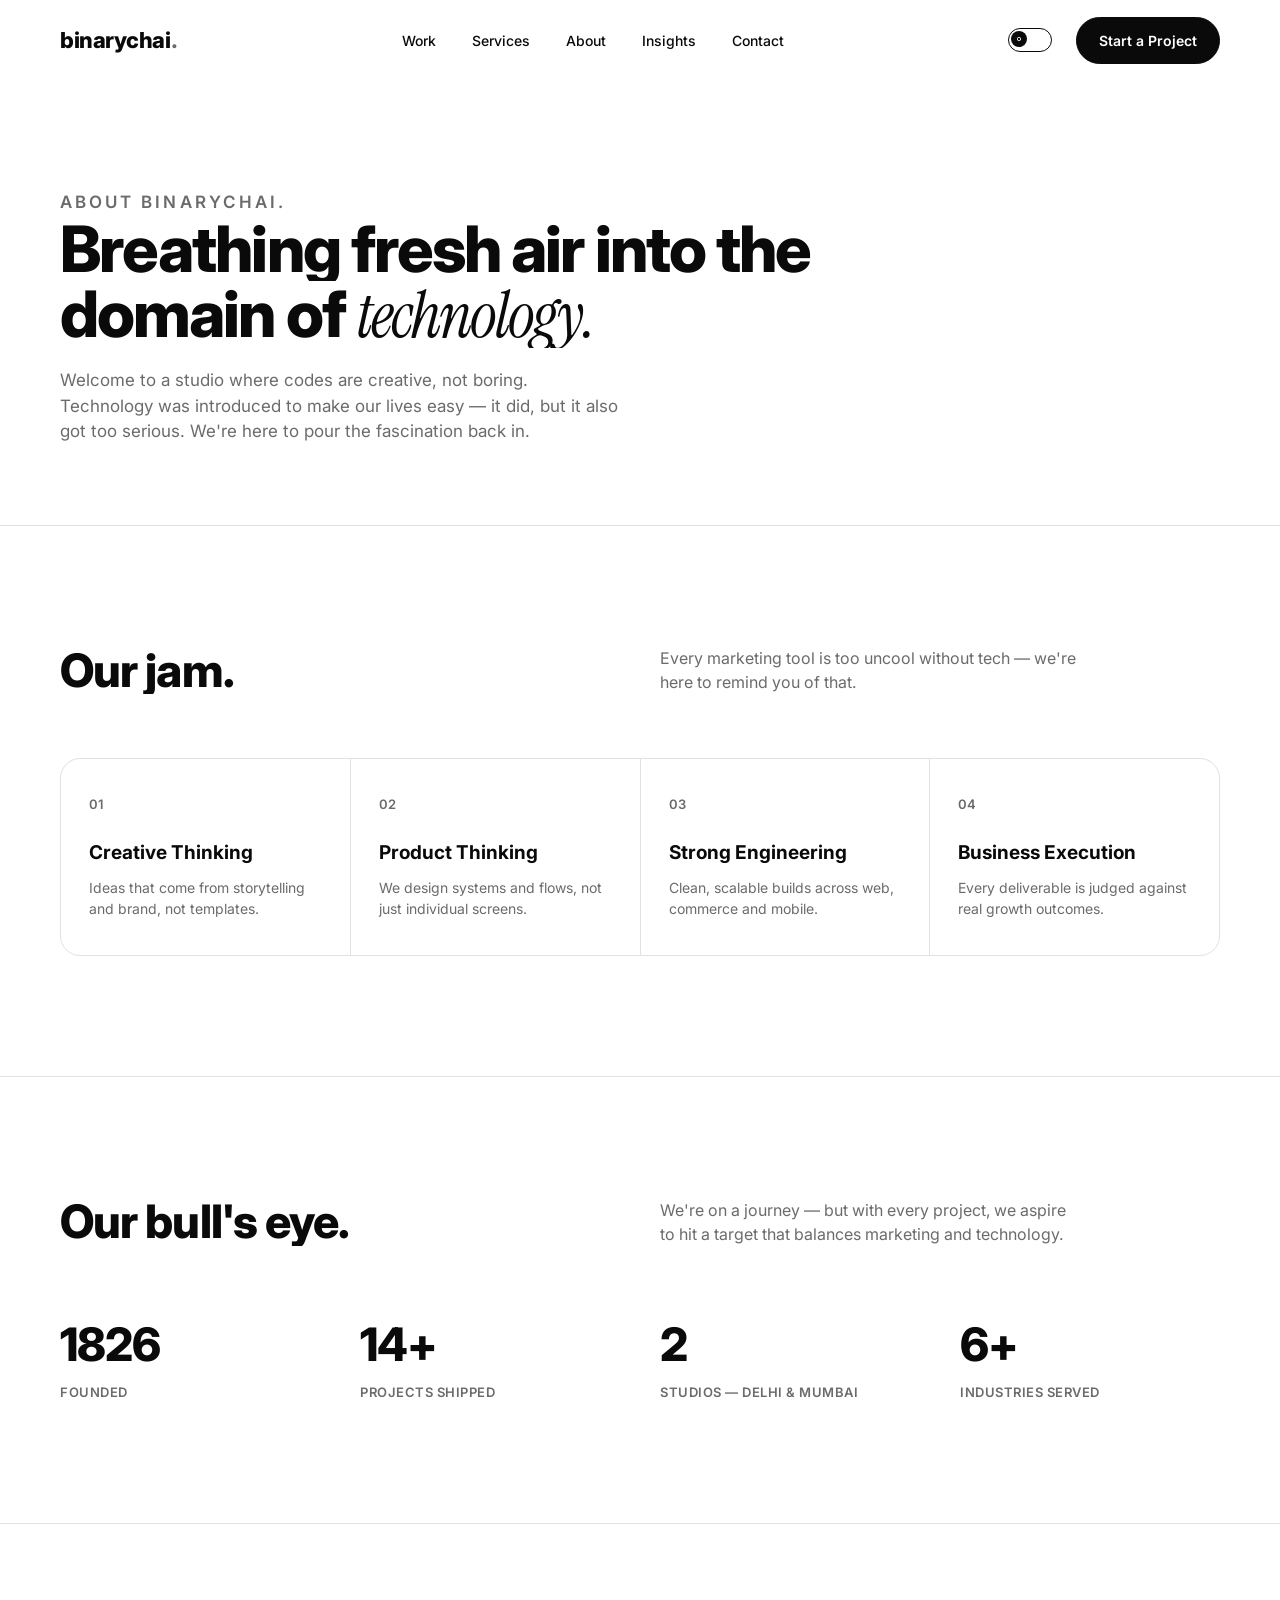
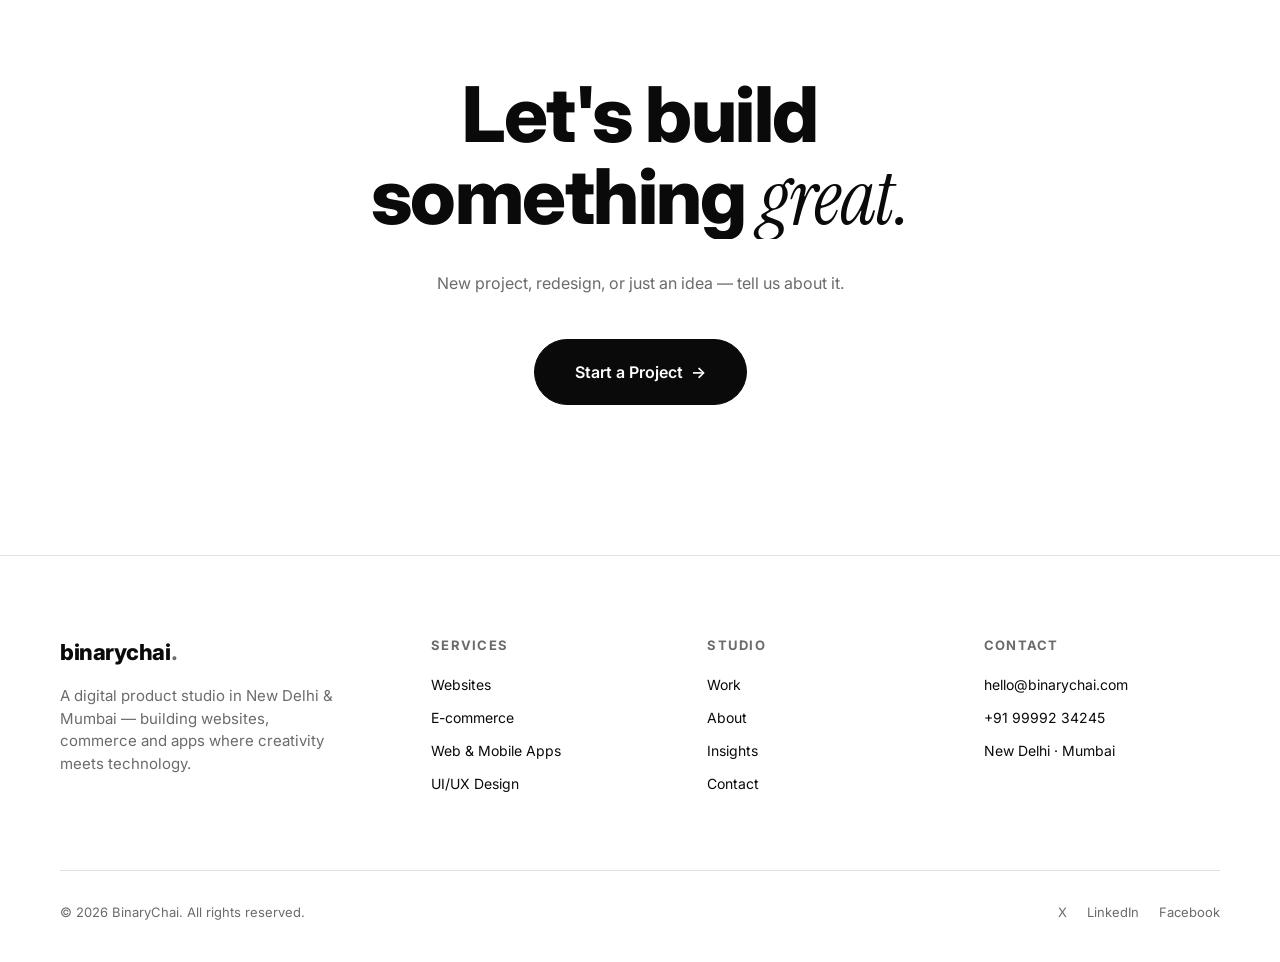
==== about.html @ a5eff0b2 "Add files via upload" ====
<!DOCTYPE html>
<html lang="en">
<head>
<meta charset="UTF-8">
<meta name="viewport" content="width=device-width, initial-scale=1">
<title>About — binarychai.</title>
<meta name="description" content="binarychai. is a digital product studio in New Delhi & Mumbai, founded in 2020, where creative thinking meets serious technology.">
<link rel="icon" href="/favicon.ico" sizes="any">
<link rel="preconnect" href="https://fonts.googleapis.com">
<link rel="preconnect" href="https://fonts.gstatic.com" crossorigin>
<link href="https://fonts.googleapis.com/css2?family=Inter:wght@400;500;600;700;800;900&family=Instrument+Serif:ital@0;1&display=swap" rel="stylesheet">
<link rel="stylesheet" href="./style.css">
<script>
  (function(){ try{ document.documentElement.setAttribute('data-theme', localStorage.getItem('bc-theme') || 'light'); }catch(e){} })();
</script>
</head>
<body>

<a class="skip-link" href="#main">Skip to content</a>

<header class="site-header" id="siteHeader">
  <div class="wrap">
    <nav class="nav" aria-label="Primary">
      <a class="logo" href="./index.html">binarychai<span>.</span></a>
      <ul class="nav-links">
        <li><a href="./work.html">Work</a></li>
        <li><a href="./services.html">Services</a></li>
        <li><a href="./about.html" aria-current="page">About</a></li>
        <li><a href="./blog.html">Insights</a></li>
        <li><a href="./contact.html">Contact</a></li>
      </ul>
      <div class="nav-right">
        <button class="theme-toggle" aria-label="Toggle dark mode"><span class="knob"><svg viewBox="0 0 24 24" fill="none" stroke-width="2"><circle cx="12" cy="12" r="4"/></svg></span></button>
        <a class="btn btn-solid btn-sm" href="contact.html">Start a Project</a>
        <button class="burger" id="burgerBtn" aria-label="Open menu" aria-expanded="false" aria-controls="mobileMenu">
          <span></span><span></span><span></span>
        </button>
      </div>
    </nav>
  </div>
  <div class="mobile-menu" id="mobileMenu" role="dialog" aria-modal="true" aria-label="Mobile navigation" hidden>
    <a href="./work.html">Work</a>
    <a href="./services.html">Services</a>
    <a href="./about.html">About</a>
    <a href="./blog.html">Insights</a>
    <a href="./contact.html">Contact</a>
    <a class="btn btn-solid" href="./contact.html">Start a Project</a>
  </div>
</header>

<main id="main">

  <section class="page-hero">
    <div class="wrap reveal reveal-load">
      <p class="eyebrow">About binarychai.</p>
      <h1>Breathing fresh air into the domain of <em class="serif">technology.</em></h1>
      <p>Welcome to a studio where codes are creative, not boring. Technology was introduced to make our lives easy — it did, but it also got too serious. We're here to pour the fascination back in.</p>
    </div>
  </section>

  <section aria-labelledby="jam-heading">
    <div class="wrap">
      <div class="sec-head reveal">
        <h2 id="jam-heading">Our jam.</h2>
        <p>Every marketing tool is too uncool without tech — we're here to remind you of that.</p>
      </div>
      <div class="about-grid">
        <div class="about-card reveal"><p class="num">01</p><h3>Creative Thinking</h3><p>Ideas that come from storytelling and brand, not templates.</p></div>
        <div class="about-card reveal"><p class="num">02</p><h3>Product Thinking</h3><p>We design systems and flows, not just individual screens.</p></div>
        <div class="about-card reveal"><p class="num">03</p><h3>Strong Engineering</h3><p>Clean, scalable builds across web, commerce and mobile.</p></div>
        <div class="about-card reveal"><p class="num">04</p><h3>Business Execution</h3><p>Every deliverable is judged against real growth outcomes.</p></div>
      </div>
    </div>
  </section>

  <section aria-labelledby="bullseye-heading">
    <div class="wrap">
      <div class="sec-head reveal">
        <h2 id="bullseye-heading">Our bull's eye.</h2>
        <p>We're on a journey — but with every project, we aspire to hit a target that balances marketing and technology.</p>
      </div>
      <ul class="stats-grid" style="background:transparent;">
        <li class="stat reveal" style="--i:0;"><b data-count-to="2020">0</b><span style="color:var(--muted);">Founded</span></li>
        <li class="stat reveal" style="--i:1;"><b data-count-to="15" data-suffix="+">0</b><span style="color:var(--muted);">Projects Shipped</span></li>
        <li class="stat reveal" style="--i:2;"><b data-count-to="2">0</b><span style="color:var(--muted);">Studios — Delhi &amp; Mumbai</span></li>
        <li class="stat reveal" style="--i:3;"><b data-count-to="7" data-suffix="+">0</b><span style="color:var(--muted);">Industries Served</span></li>
      </ul>
    </div>
  </section>

  <section class="final" aria-labelledby="about-cta">
    <div class="wrap">
      <h2 id="about-cta">Let's build something <span class="serif">great.</span></h2>
      <p class="final-sub">New project, redesign, or just an idea — tell us about it.</p>
      <a class="btn btn-solid" href="./contact.html">Start a Project <span aria-hidden="true">→</span></a>
    </div>
  </section>

</main>

<footer class="site-footer">
  <div class="wrap">
    <div class="foot-grid">
      <div>
        <a class="logo" href="./index.html">binarychai<span>.</span></a>
        <p class="foot-desc">A digital product studio in New Delhi &amp; Mumbai — building websites, commerce and apps where creativity meets technology.</p>
      </div>
      <nav class="foot-col" aria-label="Services">
        <h4>Services</h4>
        <a href="./services.html">Websites</a><a href="./services.html">E-commerce</a><a href="./services.html">Web &amp; Mobile Apps</a><a href="./services.html">UI/UX Design</a>
      </nav>
      <nav class="foot-col" aria-label="Studio">
        <h4>Studio</h4>
        <a href="./work.html">Work</a><a href="./about.html">About</a><a href="./blog.html">Insights</a><a href="./contact.html">Contact</a>
      </nav>
      <div class="foot-col">
        <h4>Contact</h4>
        <a href="mailto:hello@binarychai.com">hello@binarychai.com</a>
        <a href="tel:+919999234245">+91 99992 34245</a>
        <p>New Delhi · Mumbai</p>
      </div>
    </div>
    <div class="foot-bottom">
      <span>© <span id="year">2026</span> BinaryChai. All rights reserved.</span>
      <div class="socials">
        <a href="https://x.com/binarychai" rel="noopener" target="_blank">X</a>
        <a href="https://in.linkedin.com/company/binarychai" rel="noopener" target="_blank">LinkedIn</a>
        <a href="https://www.facebook.com/binarychai/" rel="noopener" target="_blank">Facebook</a>
      </div>
    </div>
  </div>
</footer>

<script src="./main.js" defer></script>
</body>
</html>
---- style.css ----
/* =========================================================
   binarychai. — production stylesheet
   Design tokens → base → layout → components → responsive
   ========================================================= */

:root{
  --bg:#ffffff;
  --fg:#0a0a0a;
  --muted:#6b6b6b;
  --line:#e2e2e2;
  --surface:#f5f5f5;
  --focus-ring:#0a0a0a;
  --header-bg:rgba(255,255,255,.85);
  --shadow:rgba(0,0,0,.08);
  --radius-lg:20px;
  --radius-full:100px;
  --container:1240px;
  --space-1:8px; --space-2:16px; --space-3:24px; --space-4:32px; --space-5:40px; --space-6:64px;
}

/* Dark theme — same monochrome palette, inverted. Toggled via [data-theme] on <html>. */
:root[data-theme="dark"]{
  --bg:#0a0a0a;
  --fg:#f5f5f5;
  --muted:#9a9a9a;
  --line:#262626;
  --surface:#151515;
  --focus-ring:#f5f5f5;
  --header-bg:rgba(10,10,10,.85);
  --shadow:rgba(0,0,0,.4);
}
:root[data-theme="dark"] .stats{ background:var(--surface); }
:root[data-theme="dark"] .stat span{ color:var(--muted); }
:root[data-theme="dark"] .btn-solid{ background:var(--fg); color:var(--bg); }

body, .site-header, .btn, .case, .svc, .about-card{
  transition:background-color .4s ease, color .4s ease, border-color .4s ease;
}

*, *::before, *::after{ box-sizing:border-box; margin:0; padding:0; }

html{
  scroll-behavior:smooth;
  scroll-padding-top:90px;
}
@media (prefers-reduced-motion: reduce){
  html{ scroll-behavior:auto; }
  *, *::before, *::after{ animation-duration:0.001ms !important; animation-iteration-count:1 !important; transition-duration:0.001ms !important; }
}

body{
  background:var(--bg);
  color:var(--fg);
  font-family:'Inter', system-ui, -apple-system, sans-serif;
  line-height:1.5;
  -webkit-font-smoothing:antialiased;
}

::selection{ background:var(--fg); color:var(--bg); }
img{ max-width:100%; display:block; }
a{ color:inherit; text-decoration:none; }
ul, ol{ list-style:none; }
button{ font:inherit; background:none; border:0; cursor:pointer; }

a:focus-visible, button:focus-visible{
  outline:2px solid var(--focus-ring);
  outline-offset:3px;
  border-radius:4px;
}

.skip-link{
  position:absolute; left:-9999px; top:0; z-index:200;
  background:var(--fg); color:var(--bg); padding:12px 20px; border-radius:0 0 8px 0;
}
.skip-link:focus{ left:0; }

.wrap{ max-width:var(--container); margin:0 auto; padding:0 40px; }
.serif{ font-family:'Instrument Serif', serif; font-style:italic; font-weight:400; }
.eyebrow{ font-size:12px; letter-spacing:.18em; text-transform:uppercase; color:var(--muted); font-weight:600; }

/* ---------- Buttons ---------- */
.btn{
  position:relative; display:inline-flex; align-items:center; gap:8px;
  padding:15px 28px; border-radius:var(--radius-full);
  font-size:14px; font-weight:600; border:1px solid var(--fg);
  white-space:nowrap; overflow:hidden; isolation:isolate;
  transition:color .4s ease, transform .2s ease;
}
.btn:active{ transform:scale(.97); }
.btn::before{
  content:''; position:absolute; inset:0; z-index:-1;
  transition:transform .4s cubic-bezier(.65,0,.35,1);
}
.btn span{ transition:transform .25s cubic-bezier(.25,.7,.35,1); }
.btn:hover span{ transform:translateX(6px); }

.btn-sm{ padding:12px 22px; }
.btn-solid{ background:var(--fg); color:var(--bg); }
.btn-solid::before{ background:var(--bg); transform:translateY(101%); }
.btn-solid:hover{ color:var(--fg); }
.btn-solid:hover::before{ transform:translateY(0); }

.btn-ghost{ background:transparent; color:var(--fg); }
.btn-ghost::before{ background:var(--fg); transform:translateY(-101%); }
.btn-ghost:hover{ color:var(--bg); }
.btn-ghost:hover::before{ transform:translateY(0); }

/* ---------- Header / Nav ---------- */
.site-header{
  position:fixed; top:0; left:0; right:0; z-index:100;
  background:var(--header-bg); backdrop-filter:blur(10px);
  border-bottom:1px solid transparent;
  transition:border-color .3s ease, box-shadow .3s ease, background-color .4s ease;
}
.site-header.is-scrolled{
  border-bottom-color:var(--line);
  box-shadow:0 8px 24px var(--shadow);
}
.nav{ display:flex; align-items:center; justify-content:space-between; height:80px; transition:height .3s ease; }
.site-header.is-scrolled .nav{ height:68px; }
.logo{ font-size:22px; font-weight:800; letter-spacing:-.02em; }
.logo span{ color:var(--muted); }
.logo img {
  width: 100px;
  height: auto;
}

:root[data-theme="dark"] .logo img {
  filter: invert(1);
}
img {
  width: 100px;
  height: 100px;
}
.nav-links{ display:flex; gap:36px; font-size:14px; font-weight:500; }
.nav-links a{ position:relative; padding:4px 0; }
.nav-links a::after{
  content:''; position:absolute; left:0; bottom:0; width:0; height:1px;
  background:var(--fg); transition:width .25s ease;
}
.nav-links a:hover::after{ width:100%; }
.nav-right{ display:flex; align-items:center; gap:24px; }

.burger{ display:none; flex-direction:column; gap:5px; width:24px; }
.burger span{ width:24px; height:2px; background:var(--fg); transition:transform .2s ease, opacity .2s ease; }
.burger[aria-expanded="true"] span:nth-child(1){ transform:translateY(7px) rotate(45deg); }
.burger[aria-expanded="true"] span:nth-child(2){ opacity:0; }
.burger[aria-expanded="true"] span:nth-child(3){ transform:translateY(-7px) rotate(-45deg); }

.mobile-menu{
  position:fixed; inset:80px 0 0 0; background:var(--bg); z-index:99;
  padding:32px 24px; display:flex; flex-direction:column; gap:28px;
  font-size:22px; font-weight:600;
}
.mobile-menu[hidden]{ display:none; }

/* ---------- Hero ---------- */
.hero{ padding:200px 0 100px; border-bottom:1px solid var(--line); }
.hero-grid{ display:grid; grid-template-columns:1.15fr .85fr; gap:60px; align-items:end; }
h1{ font-size:clamp(40px,5.6vw,84px); font-weight:800; letter-spacing:-.03em; line-height:1.02; }
.hero p.lead{ font-size:19px; color:var(--muted); max-width:480px; margin:28px 0 36px; }
.hero-ctas{ display:flex; gap:14px; margin-bottom:56px; }

.hero-visual{
  aspect-ratio:1/1.05; border:1px solid var(--line); border-radius:24px;
  position:relative; overflow:hidden;
  background:
    repeating-linear-gradient(0deg, transparent, transparent 39px, var(--line) 40px),
    repeating-linear-gradient(90deg, transparent, transparent 39px, var(--line) 40px);
}
.hero-visual .core{ position:absolute; inset:0; display:flex; align-items:center; justify-content:center; }
.hero-visual .dot{ width:120px; height:120px; border-radius:50%; background:var(--fg); animation:pulse 4s ease-in-out infinite; }
@keyframes pulse{ 0%,100%{ transform:translate(var(--px,0px),var(--py,0px)) scale(1); } 50%{ transform:translate(var(--px,0px),var(--py,0px)) scale(1.15); } }
.hero-visual .ring{
  position:absolute; top:50%; left:50%; border:1px solid var(--fg); border-radius:50%; opacity:.5;
  animation:spin 18s linear infinite;
}
.r1{ width:220px; height:220px; margin:-110px 0 0 -110px; }
.r2{ width:320px; height:320px; margin:-160px 0 0 -160px; opacity:.25; animation-duration:28s; animation-direction:reverse; }
@keyframes spin{ from{ transform:translate(var(--px,0px),var(--py,0px)) rotate(0deg); } to{ transform:translate(var(--px,0px),var(--py,0px)) rotate(360deg); } }
@media (max-width:900px){ .hero-visual .dot, .hero-visual .ring{ --px:0px !important; --py:0px !important; } }

/* ---------- Trust ---------- */
.trust{ padding:44px 0; border-bottom:1px solid var(--line); }
.trust-row{ display:flex; align-items:center; gap:48px; flex-wrap:wrap; justify-content:space-between; }
.marquee{
  overflow:hidden; display:flex; margin-top:28px;
  -webkit-mask-image:linear-gradient(90deg, transparent, #000 8%, #000 92%, transparent);
  mask-image:linear-gradient(90deg, transparent, #000 8%, #000 92%, transparent);
}
.brands{ display:flex; gap:44px; flex-wrap:nowrap; font-weight:700; font-size:18px; letter-spacing:-.01em; color:var(--muted); }
.marquee-track{ flex-shrink:0; padding-right:44px; animation:marquee 22s linear infinite; }
.marquee:hover .marquee-track{ animation-play-state:paused; }
.brands li{ white-space:nowrap; transition:color .25s ease; }
.brands li:hover{ color:var(--fg); }
@keyframes marquee{ from{ transform:translateX(0); } to{ transform:translateX(-100%); } }
@media (prefers-reduced-motion: reduce){ .marquee-track{ animation:none; } .marquee{ overflow-x:auto; } }

/* ---------- Section heads ---------- */
section{ padding:120px 0; border-bottom:1px solid var(--line); }
.sec-head{ display:grid; grid-template-columns:1fr 1fr; gap:40px; margin-bottom:64px; align-items:end; }
h2{ font-size:clamp(30px,3.6vw,52px); font-weight:800; letter-spacing:-.02em; line-height:1.06; }
.sec-head p{ color:var(--muted); font-size:16px; max-width:420px; }

/* ---------- About ---------- */
.about-grid{
  display:grid; grid-template-columns:repeat(4,1fr); gap:1px;
  background:var(--line); border:1px solid var(--line); border-radius:var(--radius-lg); overflow:hidden;
}
.about-card{ background:var(--bg); padding:36px 28px; }
.about-card .num{ font-size:13px; color:var(--muted); font-weight:600; margin-bottom:24px; }
.about-card h3{ font-size:19px; font-weight:700; margin-bottom:10px; }
.about-card p{ font-size:14px; color:var(--muted); }

/* ---------- Services ---------- */
.services-grid{
  display:grid; grid-template-columns:repeat(3,1fr); gap:1px;
  background:var(--line); border:1px solid var(--line); border-radius:var(--radius-lg); overflow:hidden;
}
.svc{ background:var(--bg); padding:40px 32px; transition:background .25s ease, color .25s ease; }
.svc:hover{ background:var(--fg); color:var(--bg); }
.svc:hover .svc-num, .svc:hover p{ color:#bdbdbd; }
.svc-num{ font-size:13px; color:var(--muted); font-weight:600; }
.svc h3{ font-size:24px; font-weight:700; margin:28px 0 10px; letter-spacing:-.01em; }
.svc p{ font-size:14px; color:var(--muted); }

/* ---------- Work ---------- */
.work-grid{ display:grid; grid-template-columns:repeat(2,1fr); gap:24px; }
.case{ border:1px solid var(--line); border-radius:var(--radius-lg); overflow:hidden; transition:transform .3s ease, box-shadow .3s ease; }
.case:hover{ transform:translateY(-4px); box-shadow:0 24px 48px rgba(0,0,0,.08); }
.case-visual{
  aspect-ratio:16/10; background:var(--surface); display:flex; align-items:center; justify-content:center;
  border-bottom:1px solid var(--line);
}
.case-visual span{ font-size:13px; color:var(--muted); font-weight:600; letter-spacing:.05em; }
.case-body{ padding:28px; }
.case-body h3{ font-size:22px; font-weight:700; margin-bottom:8px; }
.case-body p{ font-size:14px; color:var(--muted); margin-bottom:18px; }
.tags{ display:flex; flex-wrap:wrap; gap:8px; margin-bottom:20px; }
.tag{ font-size:12px; padding:6px 12px; border:1px solid var(--line); border-radius:var(--radius-full); color:var(--muted); }
.case-link{ font-size:13px; font-weight:700; display:inline-flex; align-items:center; gap:6px; transition:gap .2s ease; }
.case-link:hover{ gap:10px; }

/* ---------- Process ---------- */
.process-row{
  display:grid; grid-template-columns:repeat(4,1fr); gap:1px;
  background:var(--line); border:1px solid var(--line); border-radius:var(--radius-lg); overflow:hidden;
  position:relative;
}
.process-row::before{
  content:''; position:absolute; top:0; left:0; right:0; height:2px; background:var(--fg);
  transform-origin:left center; transform:scaleX(0);
  transition:transform 1.1s cubic-bezier(.65,0,.35,1); z-index:1;
}
.process-row.is-visible::before{ transform:scaleX(1); }
@media (prefers-reduced-motion: reduce){ .process-row::before{ transition:none; transform:scaleX(1); } }
.step{ background:var(--bg); padding:44px 28px; }
.step .n, .step h3, .step p{
  opacity:0; transform:translateY(10px);
  transition:opacity .5s ease, transform .5s cubic-bezier(.25,.7,.35,1);
}
.step .n{ transition-delay:0ms; }
.step h3{ transition-delay:120ms; }
.step p{ transition-delay:220ms; }
.step.is-visible .n, .step.is-visible h3, .step.is-visible p{ opacity:1; transform:none; }
@media (prefers-reduced-motion: reduce){
  .step .n, .step h3, .step p{ opacity:1; transform:none; transition:none; }
}
.step .n{ font-family:'Instrument Serif', serif; font-style:italic; font-size:56px; color:var(--line); line-height:1; }
.step h3{ font-size:20px; font-weight:700; margin:20px 0 8px; }
.step p{ font-size:14px; color:var(--muted); }

/* ---------- Stats ---------- */
.stats{ background:var(--fg); color:var(--bg); border-bottom:none; }
.stats-grid{ display:grid; grid-template-columns:repeat(4,1fr); gap:40px; }
.stat b{ display:block; font-size:clamp(32px,3.6vw,52px); font-weight:800; letter-spacing:-.02em; }
.stat span{ font-size:13px; color:#a3a3a3; letter-spacing:.04em; text-transform:uppercase; font-weight:600; }

/* ---------- Final CTA ---------- */
.final{ padding:150px 0; text-align:center; border-bottom:1px solid var(--line); }
.final h2{ font-size:clamp(38px,6vw,88px); max-width:900px; margin:0 auto 32px; }
.final .btn{ padding:20px 40px; font-size:16px; }
.final-sub{ color:var(--muted); margin-bottom:44px; font-size:16px; }

/* ---------- Footer ---------- */
.site-footer{ padding:80px 0 40px; }
.foot-grid{ display:grid; grid-template-columns:1.4fr repeat(3,1fr); gap:40px; margin-bottom:64px; }
.foot-col h4{ font-size:13px; text-transform:uppercase; letter-spacing:.1em; color:var(--muted); margin-bottom:18px; font-weight:700; }
.foot-col{ display:flex; flex-direction:column; }
.foot-col a, .foot-col p{ font-size:14px; margin-bottom:12px; color:var(--fg); }
.foot-col a:hover{ color:var(--muted); }
.foot-desc{ color:var(--muted); font-size:15px; max-width:280px; margin-top:16px; }
.foot-bottom{
  display:flex; justify-content:space-between; align-items:center; padding-top:32px;
  border-top:1px solid var(--line); font-size:13px; color:var(--muted); flex-wrap:wrap; gap:16px;
}
.socials{ display:flex; gap:20px; }

/* ---------- Theme toggle ---------- */
.theme-toggle{
  position:relative; width:44px; height:24px; border-radius:var(--radius-full);
  border:1px solid var(--fg); background:transparent; flex-shrink:0;
}
.theme-toggle .knob{
  position:absolute; top:2px; left:2px; width:16px; height:16px; border-radius:50%;
  background:var(--fg); transition:transform .3s cubic-bezier(.65,0,.35,1);
  display:flex; align-items:center; justify-content:center;
}
:root[data-theme="dark"] .theme-toggle .knob{ transform:translateX(20px); }
.theme-toggle svg{ width:10px; height:10px; stroke:var(--bg); }

/* ---------- Page hero (interior pages) ---------- */
.page-hero{ padding:170px 0 80px; border-bottom:1px solid var(--line); }
.page-hero h1{ font-size:clamp(36px,5vw,64px); }
.page-hero p{ color:var(--muted); font-size:17px; max-width:560px; margin-top:20px; }

/* ---------- Work filter bar ---------- */
.filter-bar{ display:flex; flex-wrap:wrap; gap:10px; margin-bottom:48px; }
.filter-btn{
  padding:10px 20px; border:1px solid var(--line); border-radius:var(--radius-full);
  font-size:13px; font-weight:600; color:var(--muted); transition:all .25s ease;
}
.filter-btn:hover{ border-color:var(--fg); color:var(--fg); }
.filter-btn.active{ background:var(--fg); color:var(--bg); border-color:var(--fg); }
#work-grid{ display:grid; grid-template-columns:repeat(2,1fr); gap:24px; }

/* ---------- Services page ---------- */
.svc-category{ border-bottom:1px solid var(--line); padding:48px 0; display:grid; grid-template-columns:280px 1fr; gap:40px; }
.svc-category:first-child{ padding-top:0; }
.svc-category:last-child{ border-bottom:none; }
.svc-category h2{ font-size:28px; }
.svc-list{ display:grid; gap:24px; }
.svc-item{ padding-bottom:20px; border-bottom:1px solid var(--line); }
.svc-item:last-child{ border-bottom:none; padding-bottom:0; }
.svc-item h3{ font-size:18px; font-weight:700; margin-bottom:6px; }
.svc-item p{ font-size:14px; color:var(--muted); }

/* ---------- Blog ---------- */
#blog-grid{ display:grid; grid-template-columns:repeat(2,1fr); gap:24px; }
.blog-card{ border:1px solid var(--line); border-radius:var(--radius-lg); padding:32px; transition:transform .3s ease, box-shadow .3s ease; }
.blog-card:hover{ transform:translateY(-4px); box-shadow:0 24px 48px var(--shadow); }
.blog-card h3{ font-size:20px; margin:12px 0 10px; }
.blog-card p{ font-size:14px; color:var(--muted); margin-bottom:16px; }
.blog-empty{ color:var(--muted); font-size:15px; border:1px dashed var(--line); border-radius:var(--radius-lg); padding:40px; text-align:center; }

/* ---------- Contact ---------- */
.contact-grid{ display:grid; grid-template-columns:1fr 1fr; gap:60px; }
.contact-info dt{ font-size:12px; text-transform:uppercase; letter-spacing:.1em; color:var(--muted); margin-top:24px; }
.contact-info dt:first-child{ margin-top:0; }
.contact-info dd{ font-size:18px; font-weight:600; margin-top:6px; }
.field{ margin-bottom:20px; }
.field label{ display:block; font-size:13px; font-weight:600; margin-bottom:8px; }
.field input, .field textarea{
  width:100%; padding:14px 16px; border:1px solid var(--line); border-radius:12px;
  background:var(--bg); color:var(--fg); font:inherit; transition:border-color .2s ease;
}
.field input:focus, .field textarea:focus{ outline:none; border-color:var(--fg); }
.field textarea{ resize:vertical; min-height:120px; }

/* ---------- Scroll reveal ---------- */
.reveal{
  opacity:0; transform:translateY(28px);
  transition:opacity .7s cubic-bezier(.25,.7,.35,1), transform .7s cubic-bezier(.25,.7,.35,1);
}
.reveal.is-visible{ opacity:1; transform:none; }
.reveal-load{ transition-delay:.1s; }

/* Cards get a slightly heavier treatment: fade + rise + a hair of scale */
.about-grid .reveal, .services-grid .reveal, .work-grid .reveal{
  transform:translateY(28px) scale(.97);
  transition:opacity .6s cubic-bezier(.25,.7,.35,1), transform .6s cubic-bezier(.25,.7,.35,1);
}
.about-grid .reveal.is-visible, .services-grid .reveal.is-visible, .work-grid .reveal.is-visible{
  transform:none;
}

/* stagger: JS sets --i on siblings inside a revealed group */
.about-grid .reveal, .services-grid .reveal, .work-grid .reveal, .process-row .reveal{
  transition-delay:calc(var(--i, 0) * 80ms);
}

@media (prefers-reduced-motion: reduce){
  .reveal{ opacity:1; transform:none; transition:none; }
}

/* ---------- Tilt cards (work) ---------- */
.tilt{
  transform-style:preserve-3d;
  transition:transform .3s ease, box-shadow .3s ease;
}
.tilt:hover{ box-shadow:0 24px 48px rgba(0,0,0,.1); }
@media (hover:none){ .tilt{ transform:none !important; } }

/* Existing service cards: add a subtle lift + zoom on hover, on top of existing invert */
.svc{ transition:background .25s ease, color .25s ease, transform .3s ease, box-shadow .3s ease; }
.svc:hover{ transform:translateY(-4px); box-shadow:0 20px 40px rgba(0,0,0,.06); }

/* Existing case-visual box: gentle zoom on hover, same footprint (overflow already clipped by .case) */
.case-visual{ overflow:hidden; position:relative; }
.case-visual span{ display:inline-block; transition:transform .5s cubic-bezier(.25,.7,.35,1); }
.case:hover .case-visual span{ transform:scale(1.03); }

/* On-enter: visual settles from a slight zoom, body fades up a beat after */
.case-visual{ transform:scale(1.08); transition:transform .9s cubic-bezier(.25,.7,.35,1); }
.case.is-visible .case-visual{ transform:scale(1); }
.case-body{ opacity:0; transform:translateY(14px); transition:opacity .6s ease .18s, transform .6s cubic-bezier(.25,.7,.35,1) .18s; }
.case.is-visible .case-body{ opacity:1; transform:none; }
@media (prefers-reduced-motion: reduce){
  .case-visual, .case-body{ transition:none; transform:none; opacity:1; }
}

/* Subtle monochrome overlay on hover — same palette, no new colors */
.case-visual::after{
  content:''; position:absolute; inset:0; background:var(--fg); opacity:0;
  transition:opacity .35s ease; pointer-events:none;
}
:root[data-theme="dark"] .case-visual::after{ background:var(--bg); }
.case:hover .case-visual::after{ opacity:.06; }
.case-link span{ transition:transform .25s ease; }
.case-link:hover span{ transform:translateX(6px); }

/* Existing mobile menu: fade + slide instead of an instant show/hide */
.mobile-menu{
  opacity:0; transform:translateY(-8px);
  transition:opacity .25s ease, transform .25s ease;
}
.mobile-menu:not([hidden]){ opacity:1; transform:none; }
@media (prefers-reduced-motion: reduce){ .mobile-menu{ transition:none; } }

/* ---------- Text-split reveal (headline lines) ----------
   JS wraps existing heading text in .split-line spans at runtime;
   textContent is untouched, only inline wrapping for stagger timing. */
.split-line{ display:block; overflow:hidden; }
.split-line > span{
  display:inline-block; transform:translateY(110%); opacity:0;
  transition:transform .7s cubic-bezier(.25,.7,.35,1), opacity .7s ease;
  transition-delay:calc(var(--line, 0) * 90ms);
}
.split-line.is-visible > span{ transform:translateY(0); opacity:1; }
@media (prefers-reduced-motion: reduce){
  .split-line > span{ transform:none; opacity:1; transition:none; }
}

/* ---------- Custom cursor (desktop only, added purely as an overlay) ---------- */
.bc-cursor{
  position:fixed; top:0; left:0; width:10px; height:10px; border-radius:50%;
  background:var(--fg); pointer-events:none; z-index:999; opacity:0;
  transform:translate(-50%,-50%); transition:opacity .2s ease, width .25s ease, height .25s ease, background .25s ease;
  mix-blend-mode:difference;
}
.bc-cursor.is-active{ opacity:1; }
.bc-cursor.is-hover{ width:56px; height:56px; }
.bc-cursor .label{
  position:absolute; inset:0; display:flex; align-items:center; justify-content:center;
  font-size:10px; font-weight:700; letter-spacing:.05em; color:var(--bg); opacity:0; transition:opacity .2s ease;
  white-space:nowrap;
}
.bc-cursor.is-hover .label{ opacity:1; }
@media (hover:none), (pointer:coarse){ .bc-cursor{ display:none !important; } }

/* =========================================================
   Responsive — tablet (≤900px) and mobile (≤480px)
   ========================================================= */
@media (max-width:900px){
  .wrap{ padding:0 24px; }
  .nav-links{ display:none; }
  .burger{ display:flex; }
  .hero{ padding:150px 0 70px; }
  .hero-grid{ grid-template-columns:1fr; gap:40px; }
  .hero-visual{ aspect-ratio:16/10; }
  .sec-head{ grid-template-columns:1fr; }
  .about-grid{ grid-template-columns:repeat(2,1fr); }
  .services-grid{ grid-template-columns:repeat(2,1fr); }
  .work-grid{ grid-template-columns:1fr; }
  .process-row{ grid-template-columns:repeat(2,1fr); }
  .stats-grid{ grid-template-columns:repeat(2,1fr); gap:32px; }
  .foot-grid{ grid-template-columns:1fr 1fr; gap:32px; }
  section{ padding:80px 0; }
  .hero-ctas .btn{ padding:14px 22px; font-size:13px; }
}

@media (max-width:900px){
  #work-grid, #blog-grid{ grid-template-columns:1fr; }
  .svc-category{ grid-template-columns:1fr; gap:16px; }
  .contact-grid{ grid-template-columns:1fr; gap:48px; }
  .page-hero{ padding:130px 0 60px; }
}

@media (max-width:480px){
  .about-grid, .services-grid, .process-row{ grid-template-columns:1fr; }
  .stats-grid{ grid-template-columns:1fr 1fr; }
  .foot-grid{ grid-template-columns:1fr; }
  .trust-row{ flex-direction:column; align-items:flex-start; gap:20px; }
  .brands{ gap:28px; font-size:15px; }
  .hero-ctas{ flex-direction:column; }
  .final{ padding:100px 0; }
}
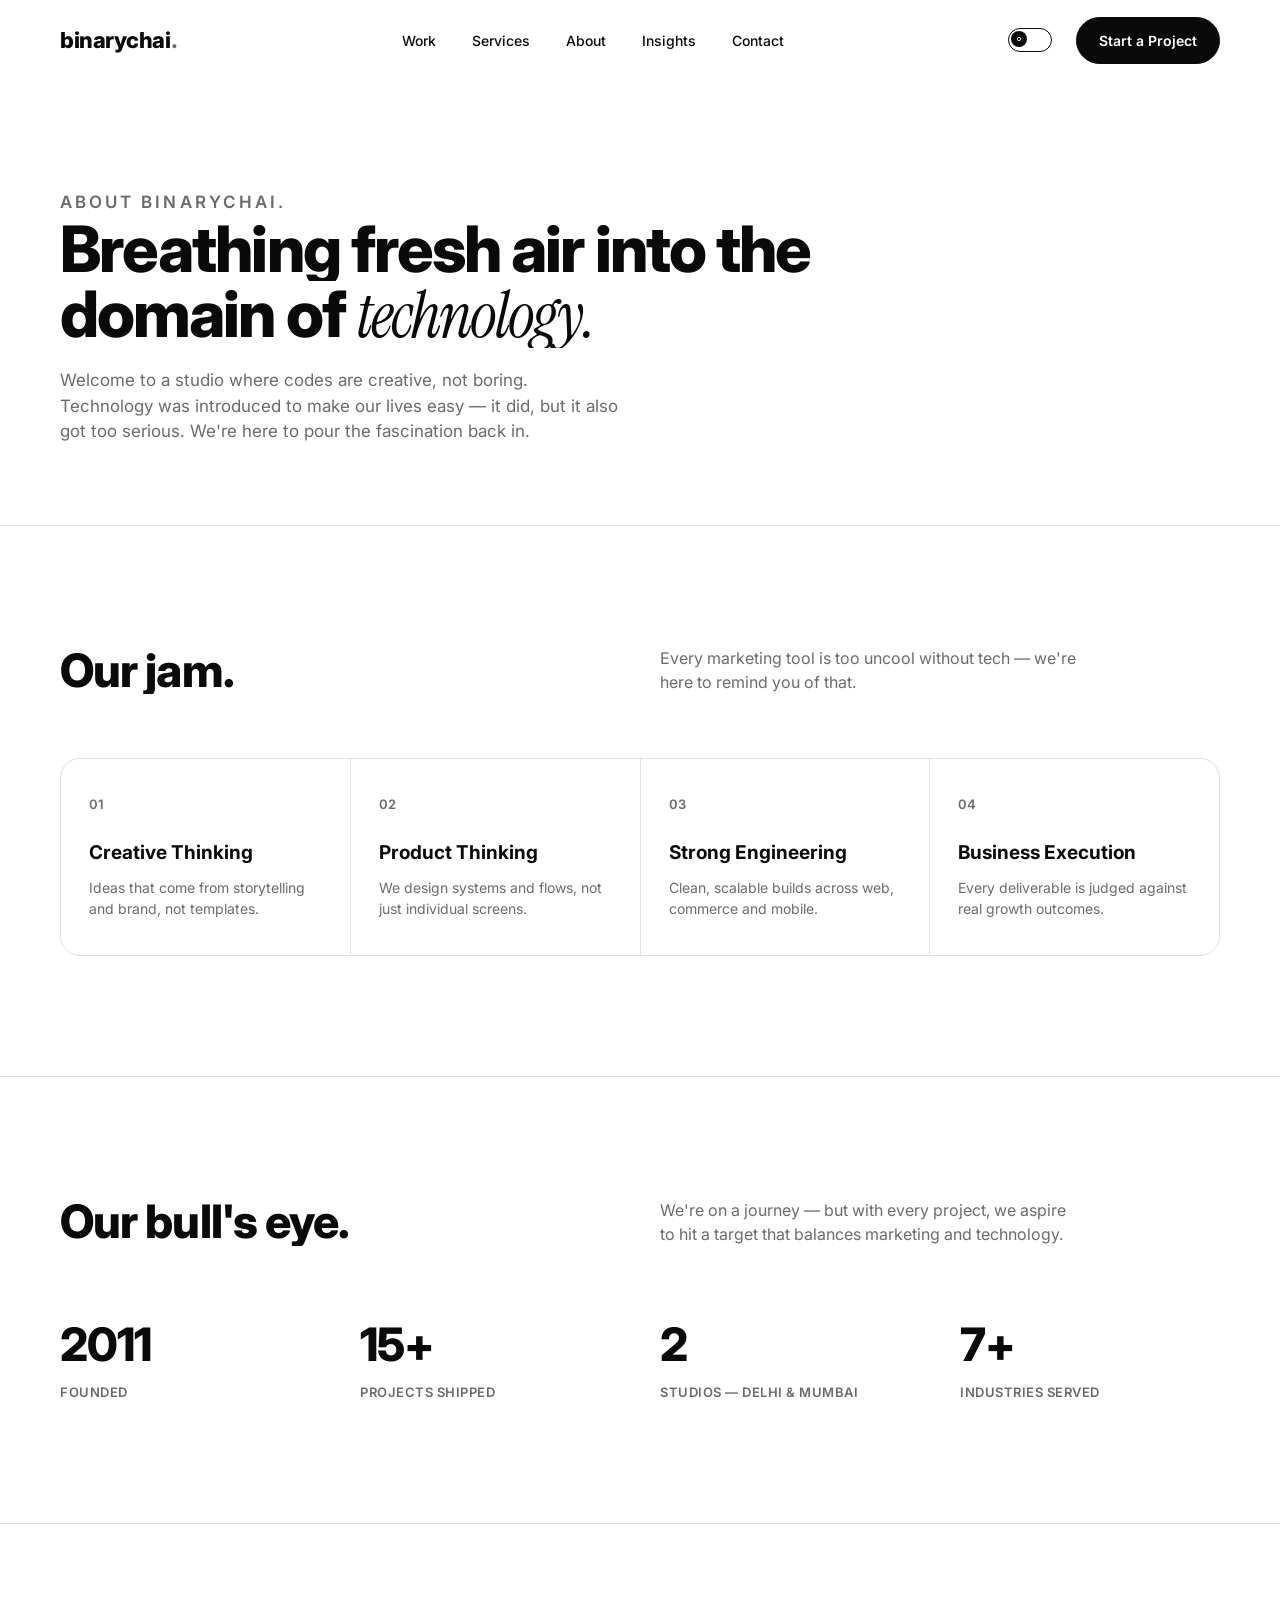
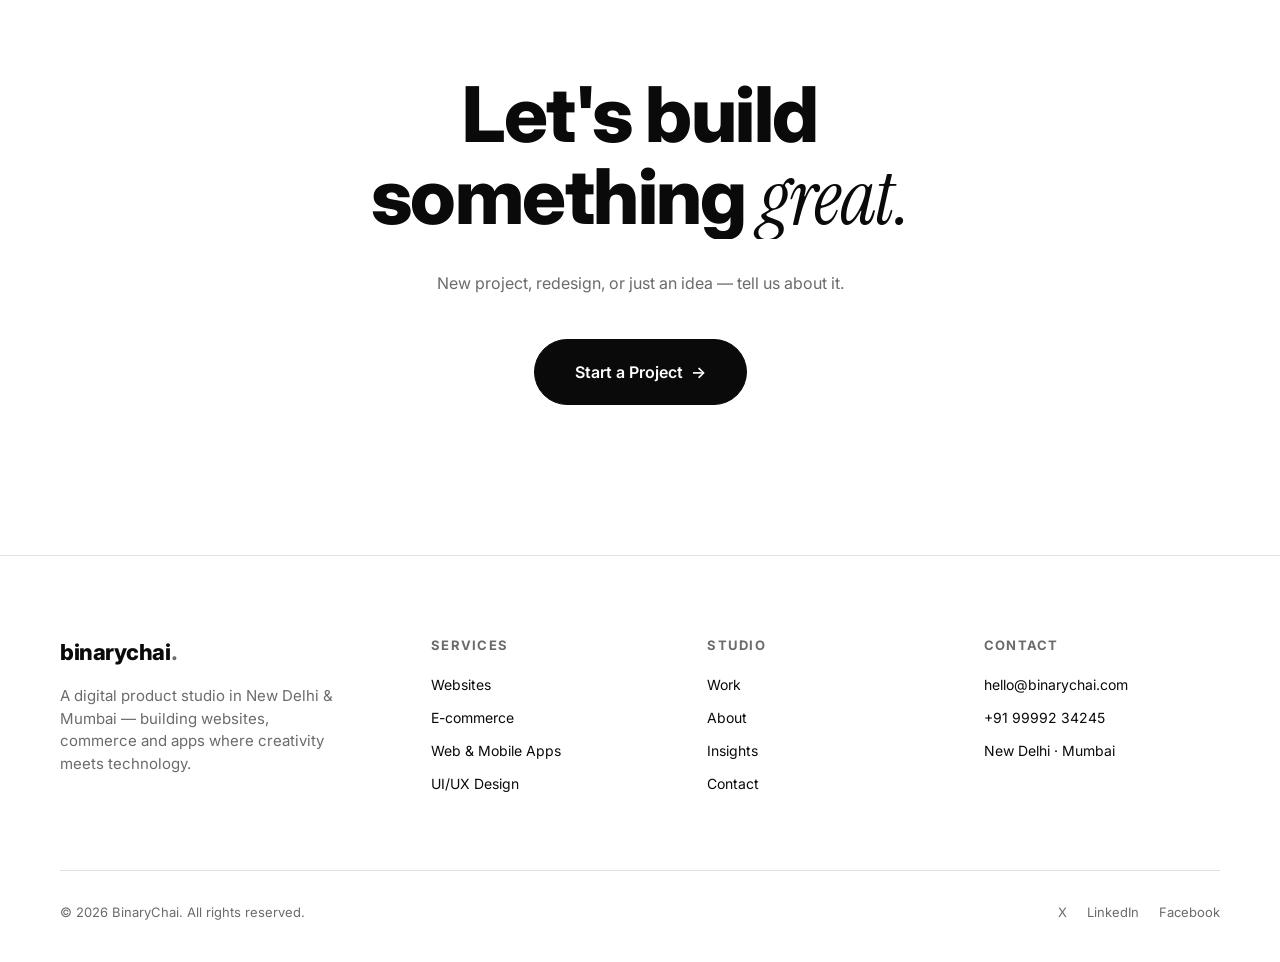
==== commit 9bfbea76: "Add files via upload" ====
--- a/about.html
+++ b/about.html
@@ -38,6 +38,8 @@
       </div>
     </nav>
   </div>
+</header>
+
   <div class="mobile-menu" id="mobileMenu" role="dialog" aria-modal="true" aria-label="Mobile navigation" hidden>
     <a href="./work.html">Work</a>
     <a href="./services.html">Services</a>
@@ -46,7 +48,6 @@
     <a href="./contact.html">Contact</a>
     <a class="btn btn-solid" href="./contact.html">Start a Project</a>
   </div>
-</header>
 
 <main id="main">
 
--- a/style.css
+++ b/style.css
@@ -467,7 +467,7 @@
   .burger{ display:flex; }
   .hero{ padding:150px 0 70px; }
   .hero-grid{ grid-template-columns:1fr; gap:40px; }
-  .hero-visual{ aspect-ratio:16/10; }
+  .hero-visual{ aspect-ratio:1/1; }
   .sec-head{ grid-template-columns:1fr; }
   .about-grid{ grid-template-columns:repeat(2,1fr); }
   .services-grid{ grid-template-columns:repeat(2,1fr); }
@@ -494,4 +494,8 @@
   .brands{ gap:28px; font-size:15px; }
   .hero-ctas{ flex-direction:column; }
   .final{ padding:100px 0; }
-}
+
+  .hero-visual .dot{ width:90px; height:90px; }
+  .r1{ width:170px; height:170px; margin:-85px 0 0 -85px; }
+  .r2{ width:250px; height:250px; margin:-125px 0 0 -125px; }
+}
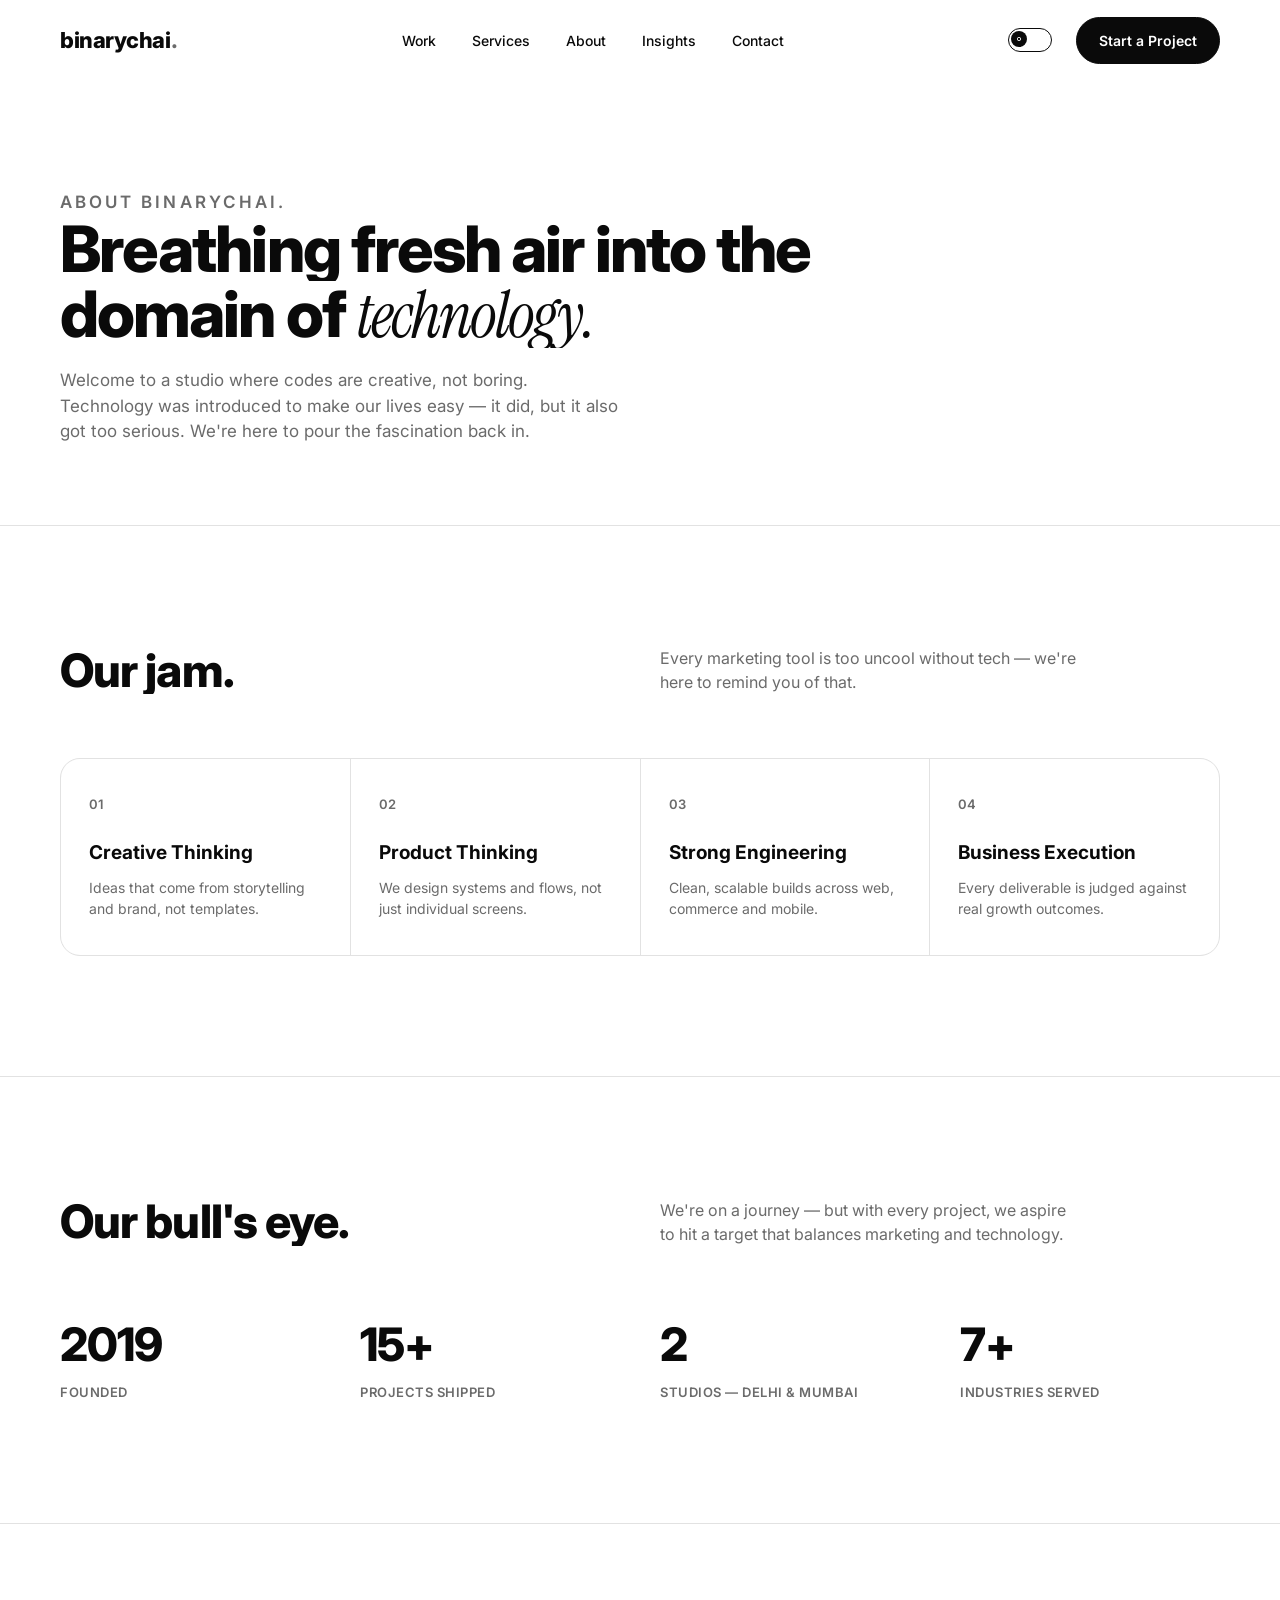
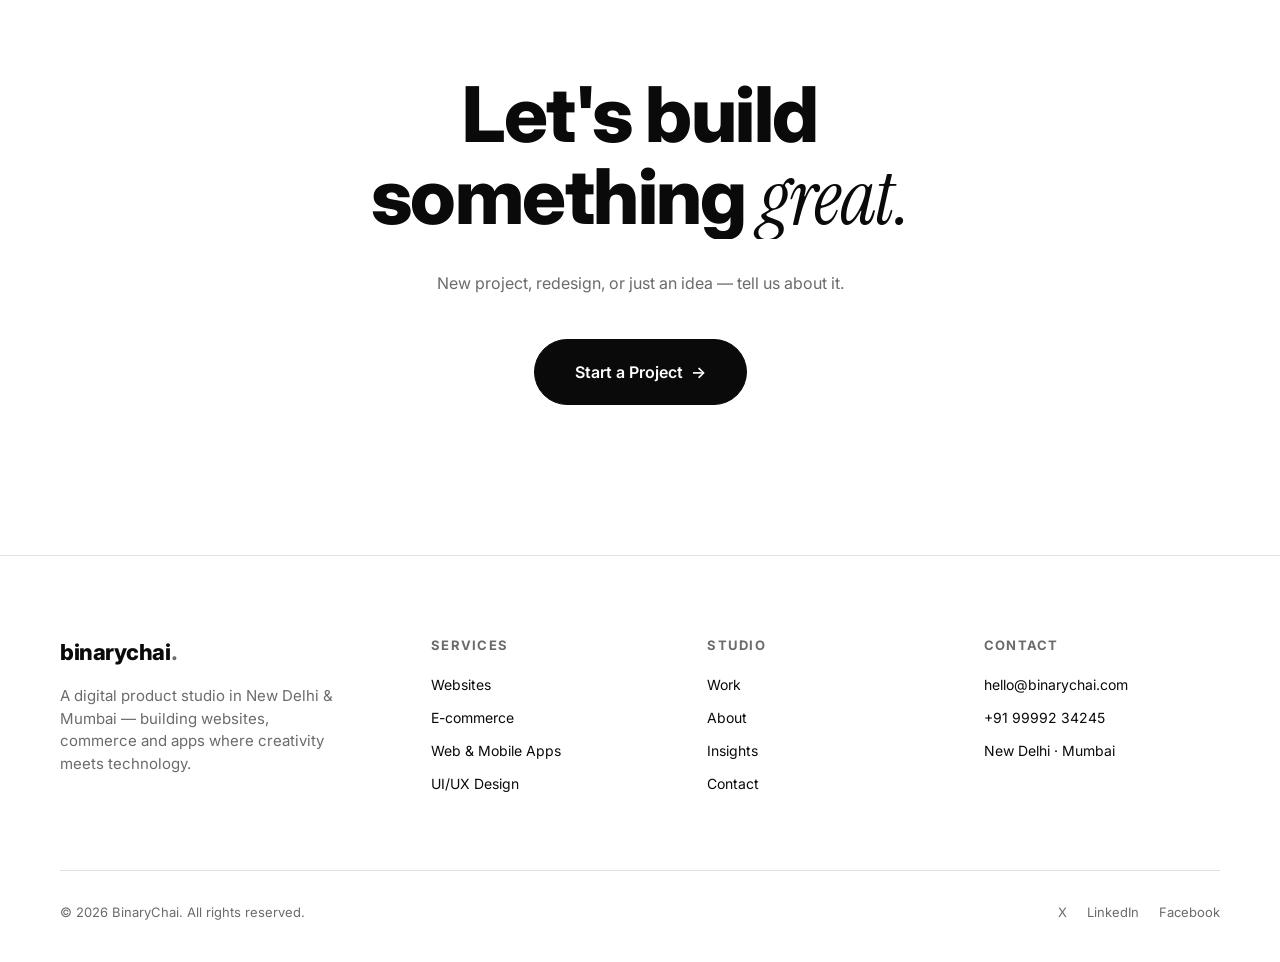
==== commit ce2de774: "Merge branch 'main' into testing1" ====
--- a/about.html
+++ b/about.html
@@ -38,8 +38,6 @@
       </div>
     </nav>
   </div>
-</header>
-
   <div class="mobile-menu" id="mobileMenu" role="dialog" aria-modal="true" aria-label="Mobile navigation" hidden>
     <a href="./work.html">Work</a>
     <a href="./services.html">Services</a>
@@ -48,6 +46,7 @@
     <a href="./contact.html">Contact</a>
     <a class="btn btn-solid" href="./contact.html">Start a Project</a>
   </div>
+</header>
 
 <main id="main">
 
--- a/style.css
+++ b/style.css
@@ -467,7 +467,7 @@
   .burger{ display:flex; }
   .hero{ padding:150px 0 70px; }
   .hero-grid{ grid-template-columns:1fr; gap:40px; }
-  .hero-visual{ aspect-ratio:1/1; }
+  .hero-visual{ aspect-ratio:16/10; }
   .sec-head{ grid-template-columns:1fr; }
   .about-grid{ grid-template-columns:repeat(2,1fr); }
   .services-grid{ grid-template-columns:repeat(2,1fr); }
@@ -494,8 +494,4 @@
   .brands{ gap:28px; font-size:15px; }
   .hero-ctas{ flex-direction:column; }
   .final{ padding:100px 0; }
-
-  .hero-visual .dot{ width:90px; height:90px; }
-  .r1{ width:170px; height:170px; margin:-85px 0 0 -85px; }
-  .r2{ width:250px; height:250px; margin:-125px 0 0 -125px; }
-}
+}
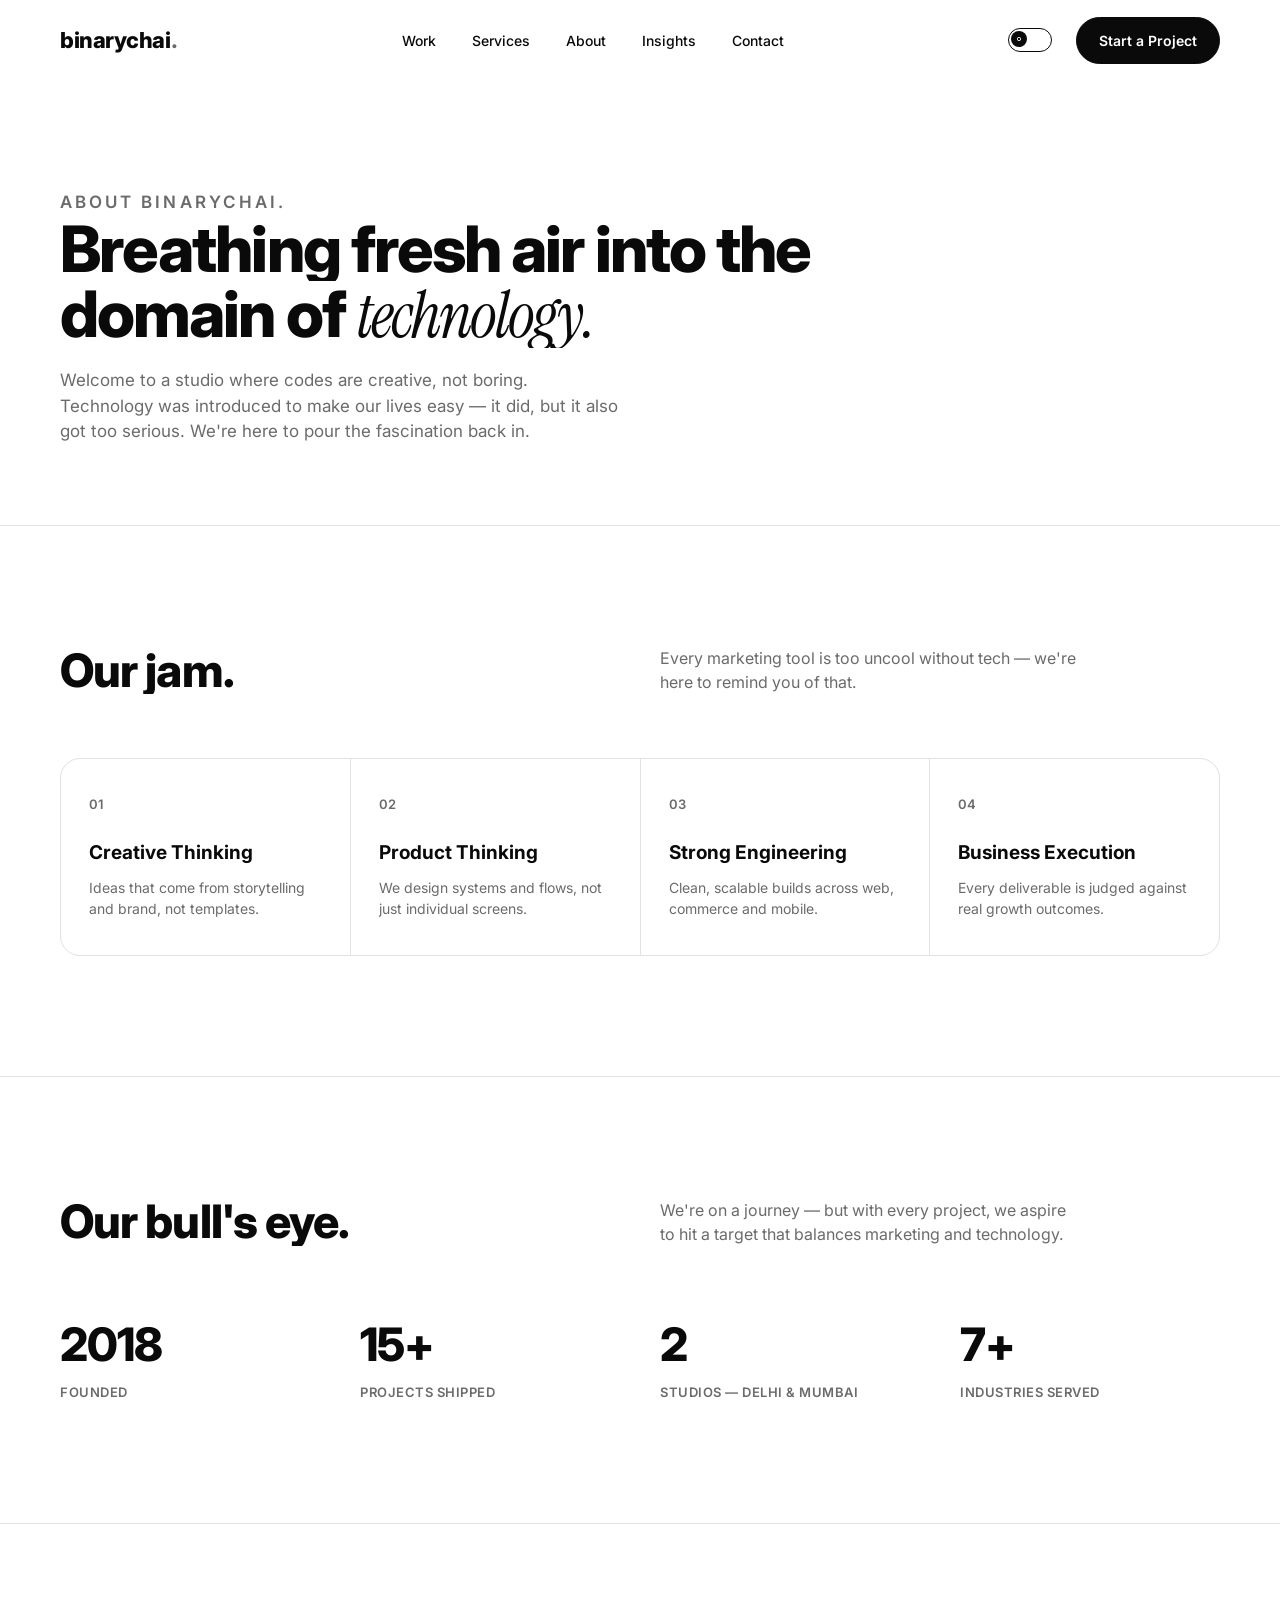
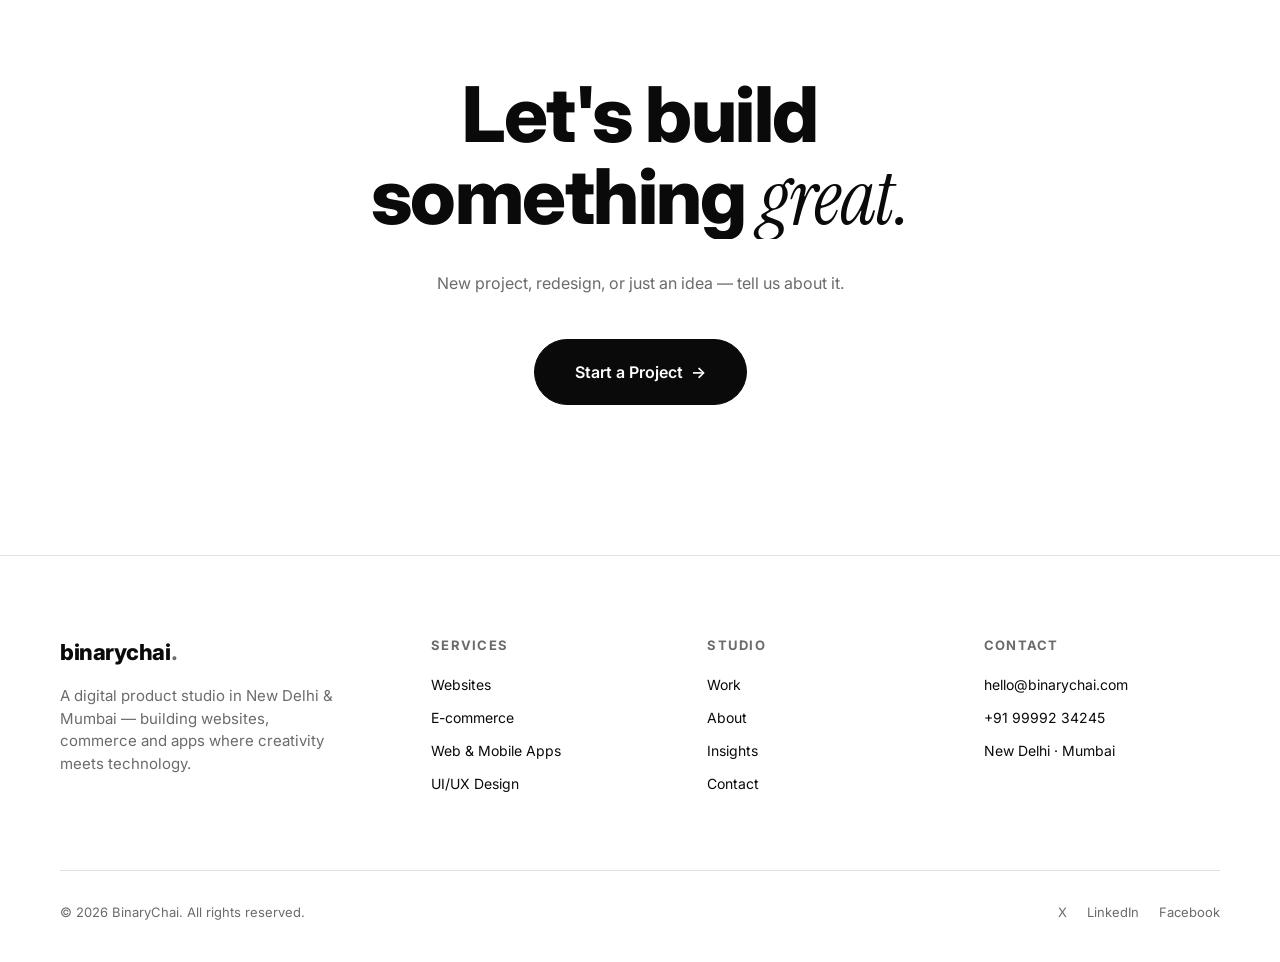
==== commit cd361457: "Add files via upload" ====
--- a/about.html
+++ b/about.html
@@ -38,6 +38,8 @@
       </div>
     </nav>
   </div>
+</header>
+
   <div class="mobile-menu" id="mobileMenu" role="dialog" aria-modal="true" aria-label="Mobile navigation" hidden>
     <a href="./work.html">Work</a>
     <a href="./services.html">Services</a>
@@ -46,7 +48,6 @@
     <a href="./contact.html">Contact</a>
     <a class="btn btn-solid" href="./contact.html">Start a Project</a>
   </div>
-</header>
 
 <main id="main">
 
--- a/style.css
+++ b/style.css
@@ -467,7 +467,7 @@
   .burger{ display:flex; }
   .hero{ padding:150px 0 70px; }
   .hero-grid{ grid-template-columns:1fr; gap:40px; }
-  .hero-visual{ aspect-ratio:16/10; }
+  .hero-visual{ aspect-ratio:1/1; }
   .sec-head{ grid-template-columns:1fr; }
   .about-grid{ grid-template-columns:repeat(2,1fr); }
   .services-grid{ grid-template-columns:repeat(2,1fr); }
@@ -494,4 +494,8 @@
   .brands{ gap:28px; font-size:15px; }
   .hero-ctas{ flex-direction:column; }
   .final{ padding:100px 0; }
-}
+
+  .hero-visual .dot{ width:90px; height:90px; }
+  .r1{ width:170px; height:170px; margin:-85px 0 0 -85px; }
+  .r2{ width:250px; height:250px; margin:-125px 0 0 -125px; }
+}
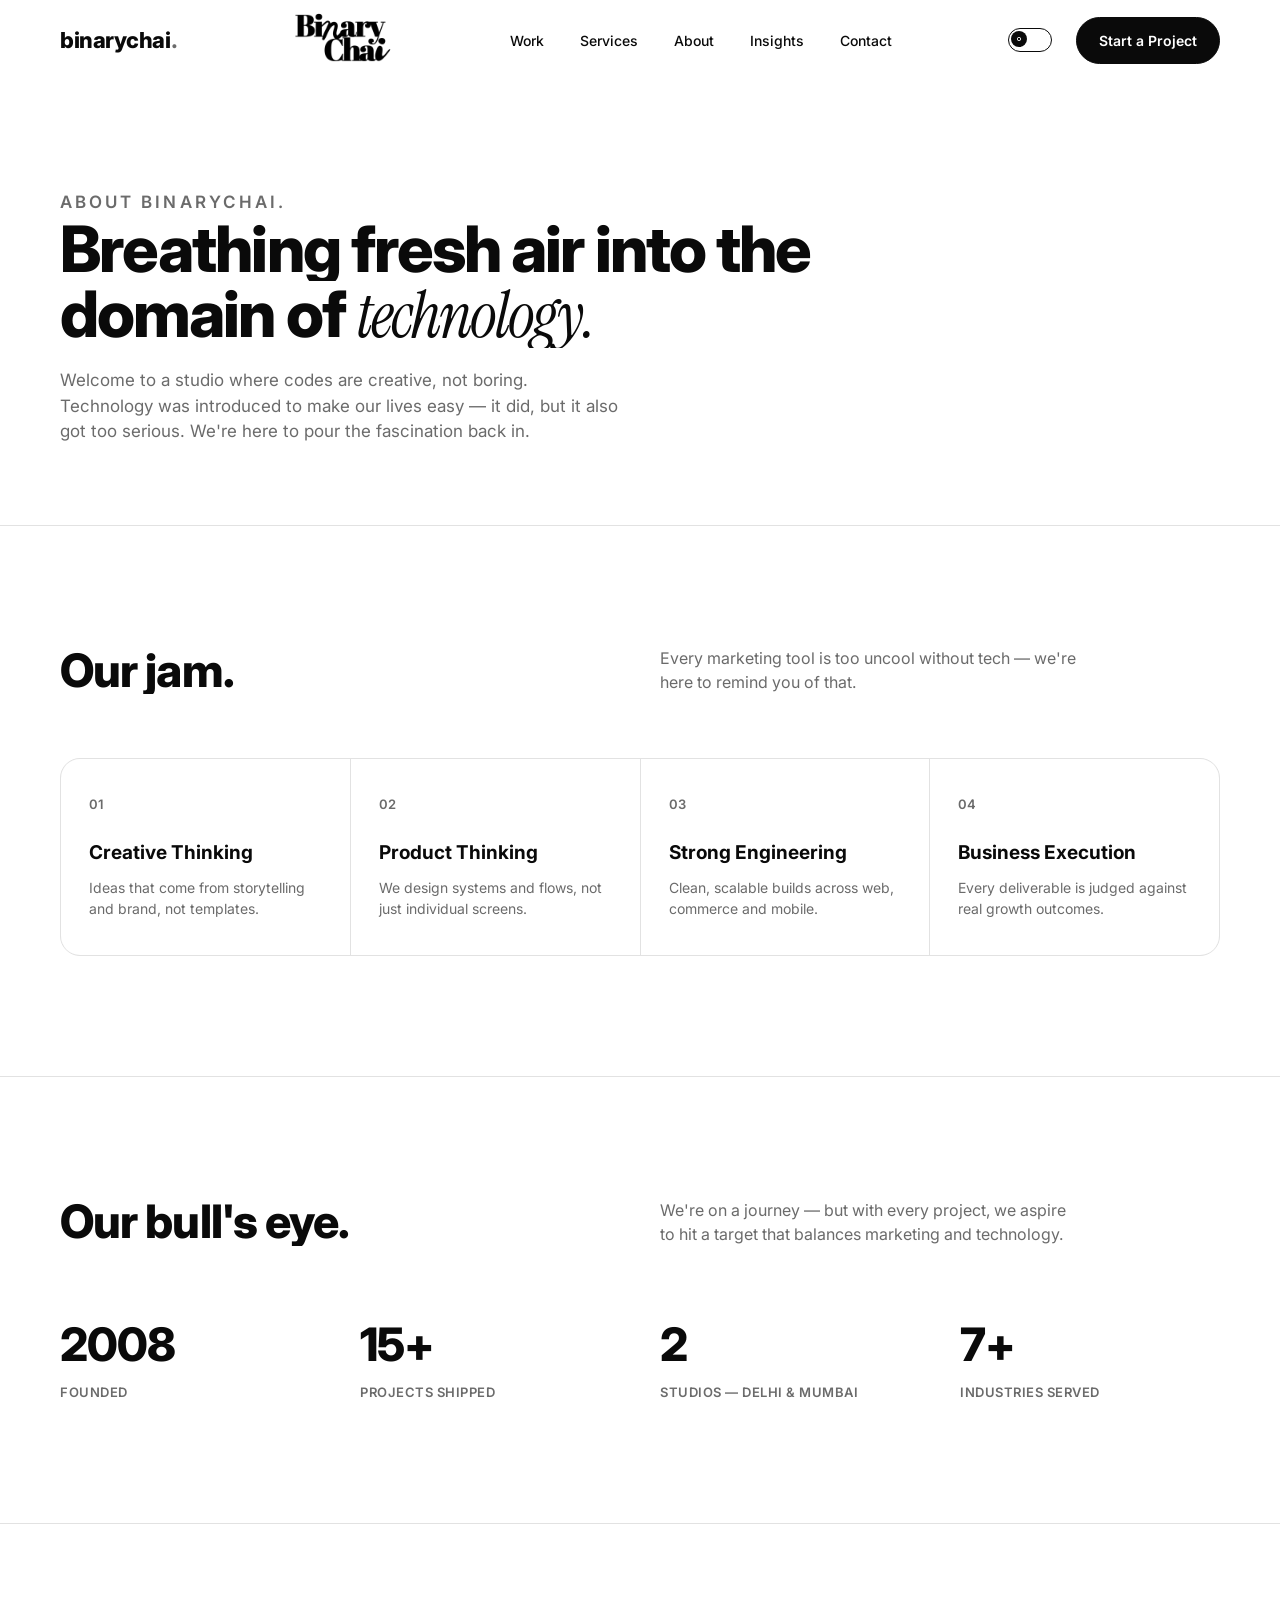
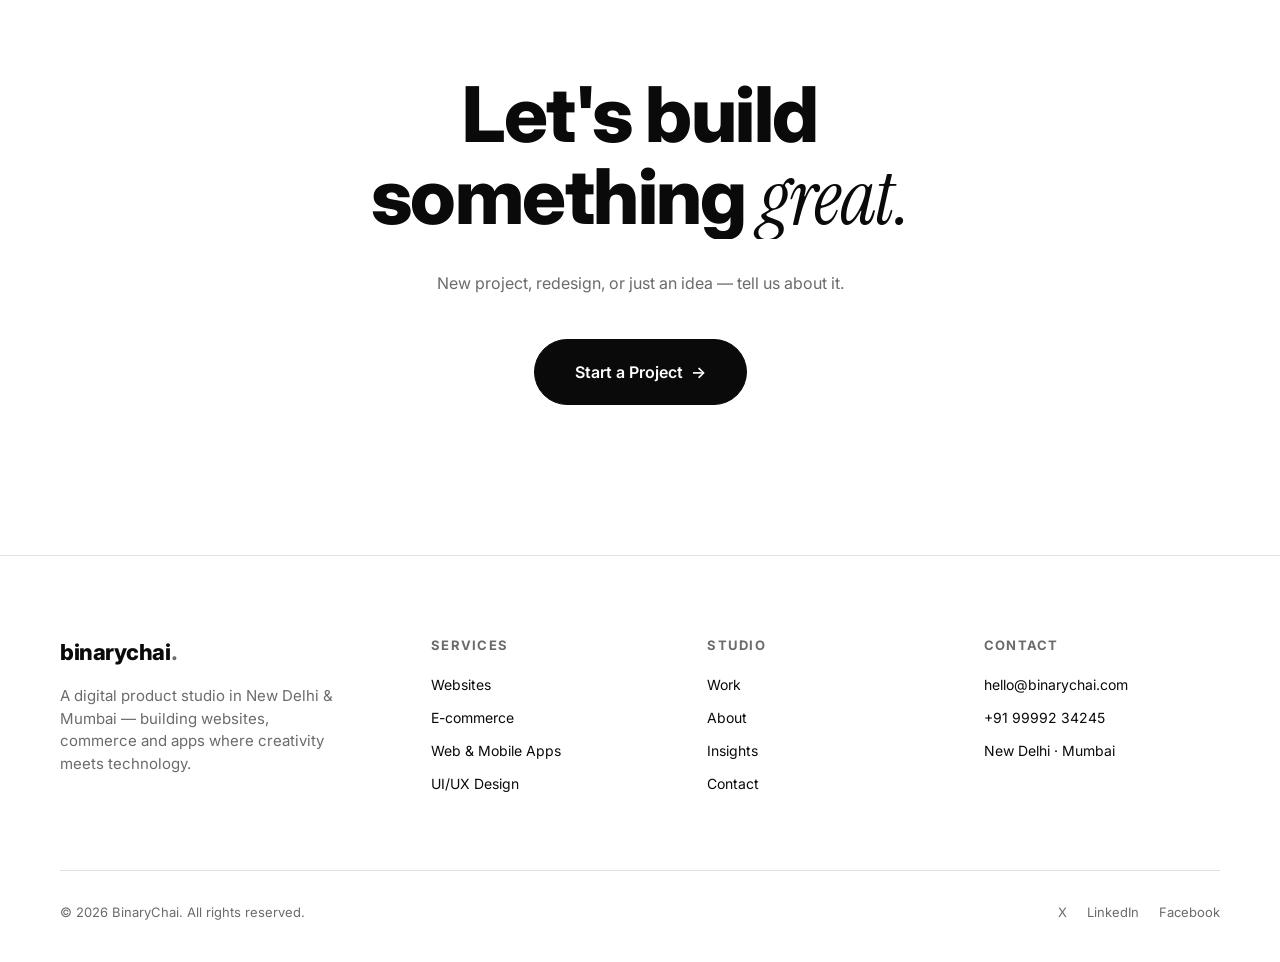
==== commit da510cdf: "Update about.html" ====
--- a/about.html
+++ b/about.html
@@ -22,6 +22,11 @@
   <div class="wrap">
     <nav class="nav" aria-label="Primary">
       <a class="logo" href="./index.html">binarychai<span>.</span></a>
+
+    <a class="logo" href="#top">
+    <img src="./Binarychai logo.png" alt="BinaryChai">
+</a>
+      
       <ul class="nav-links">
         <li><a href="./work.html">Work</a></li>
         <li><a href="./services.html">Services</a></li>
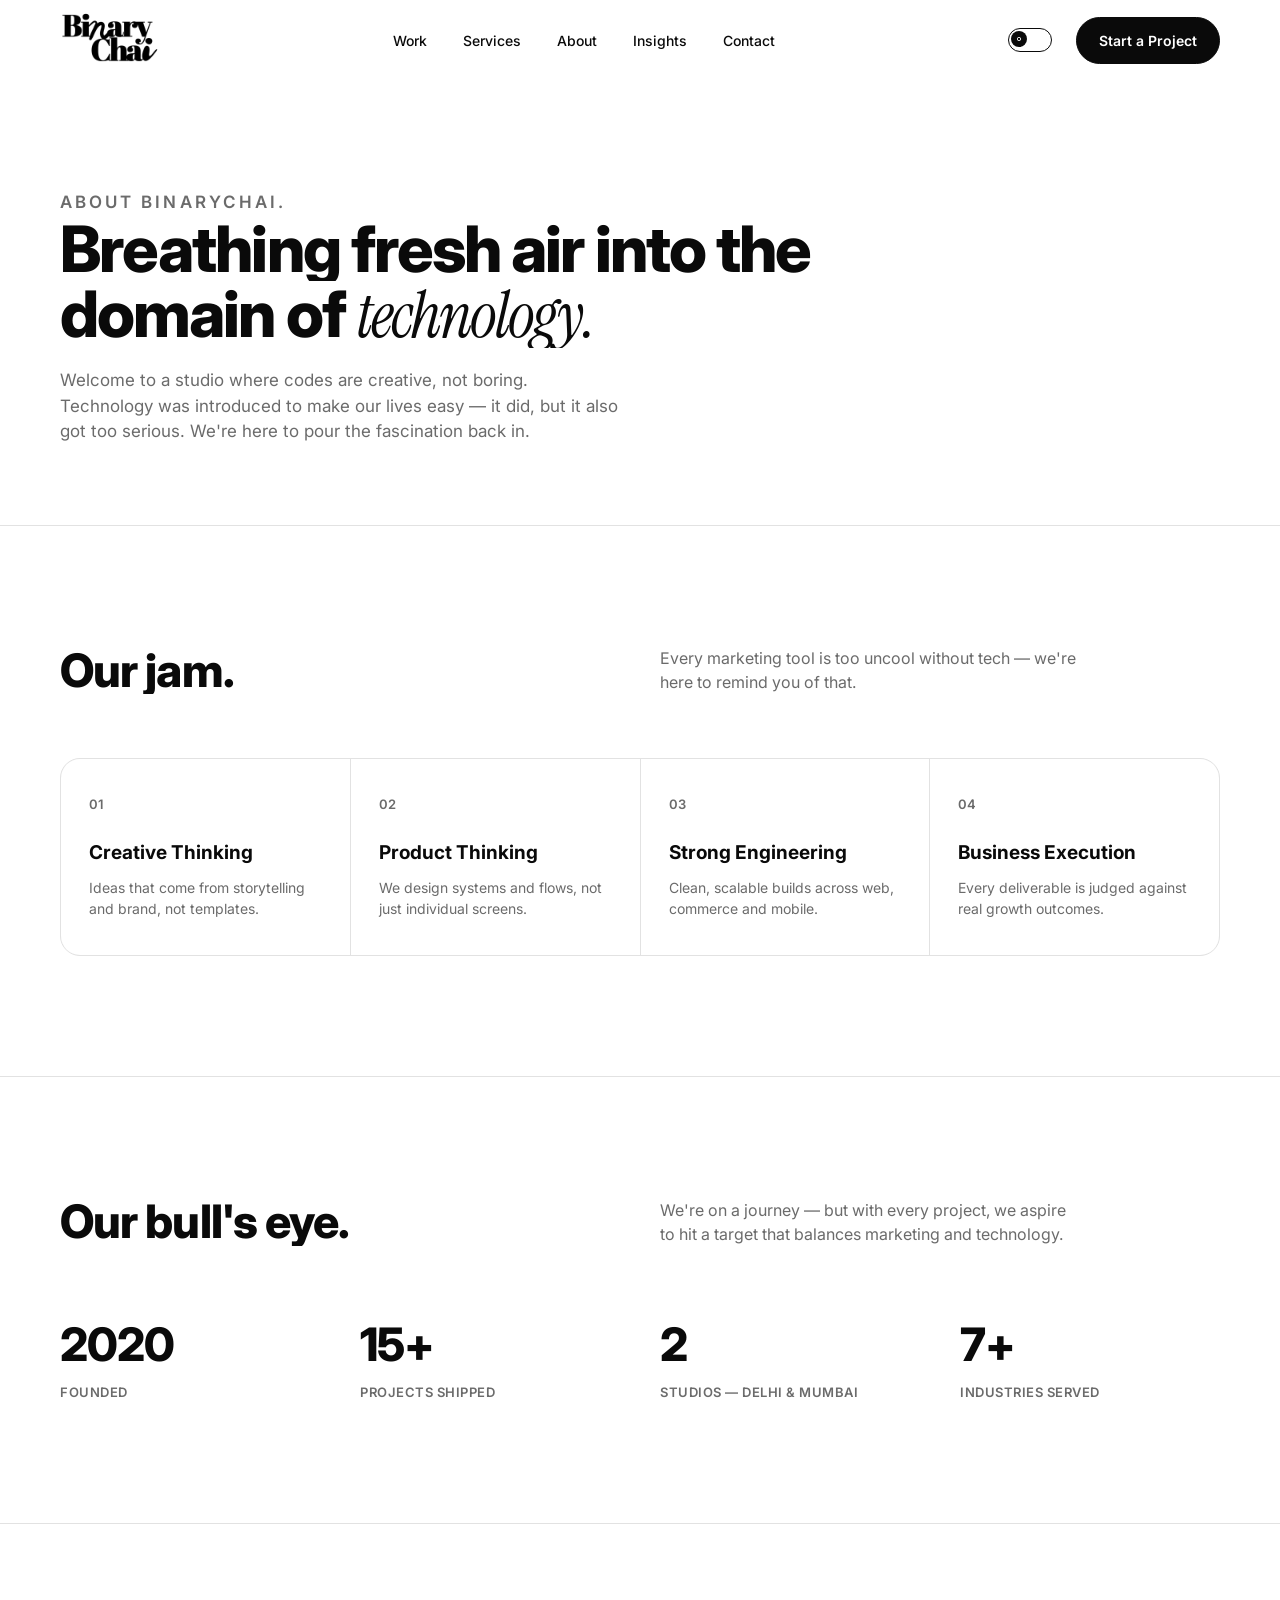
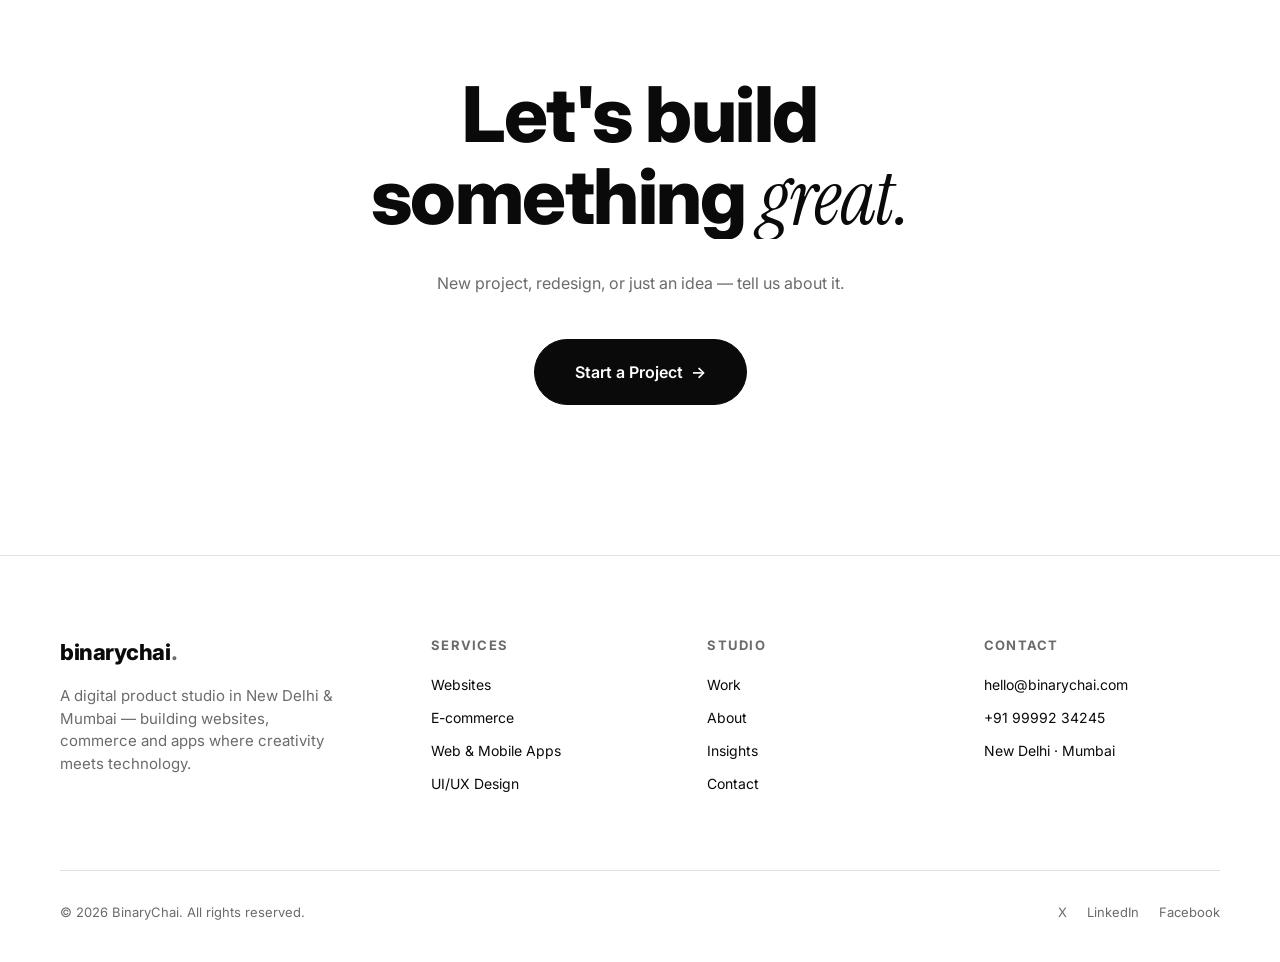
==== commit de916dde: "Update about.html" ====
--- a/about.html
+++ b/about.html
@@ -21,7 +21,7 @@
 <header class="site-header" id="siteHeader">
   <div class="wrap">
     <nav class="nav" aria-label="Primary">
-      <a class="logo" href="./index.html">binarychai<span>.</span></a>
+  
 
     <a class="logo" href="#top">
     <img src="./Binarychai logo.png" alt="BinaryChai">
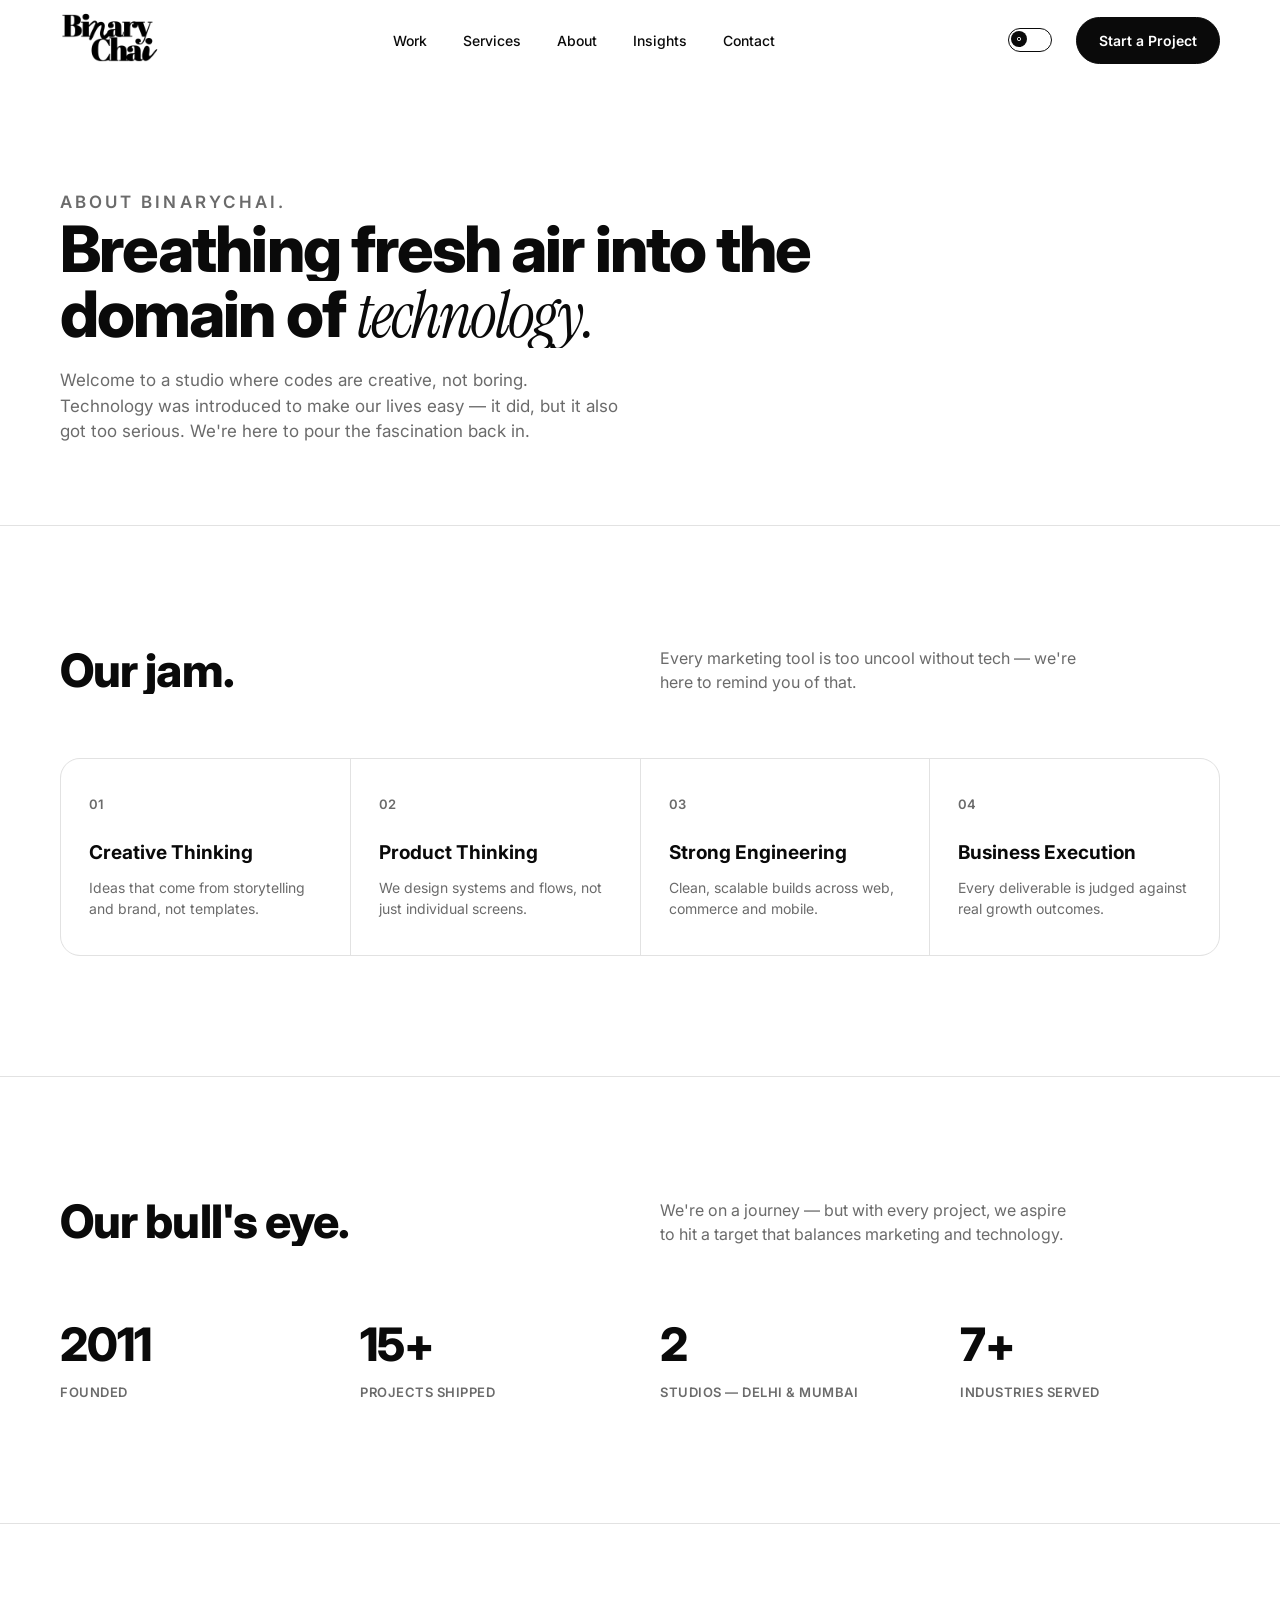
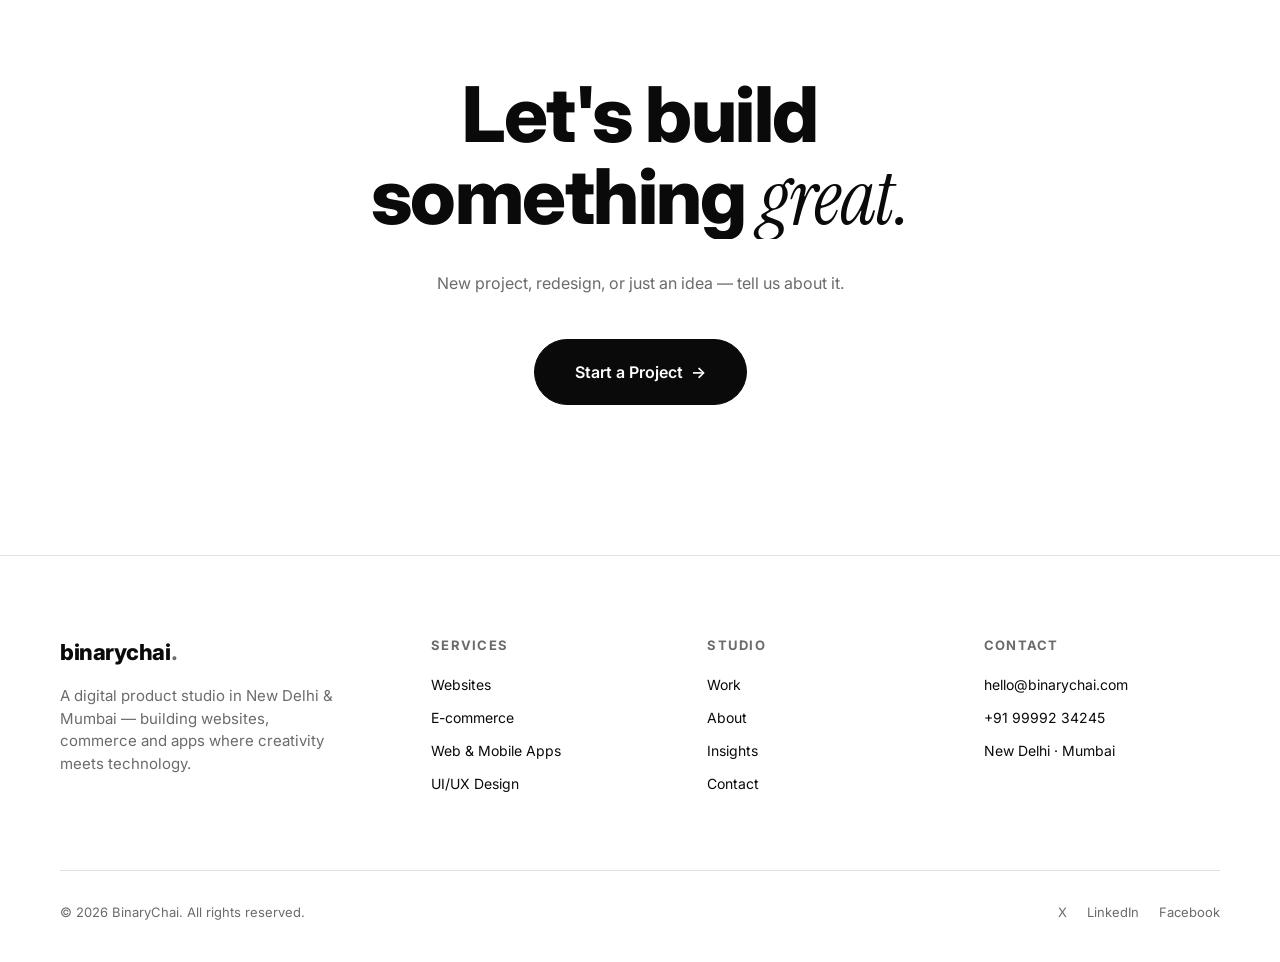
==== commit 64e8e8df: "Update about.html" ====
--- a/about.html
+++ b/about.html
@@ -18,6 +18,8 @@
 
 <a class="skip-link" href="#main">Skip to content</a>
 
+
+  
 <header class="site-header" id="siteHeader">
   <div class="wrap">
     <nav class="nav" aria-label="Primary">
